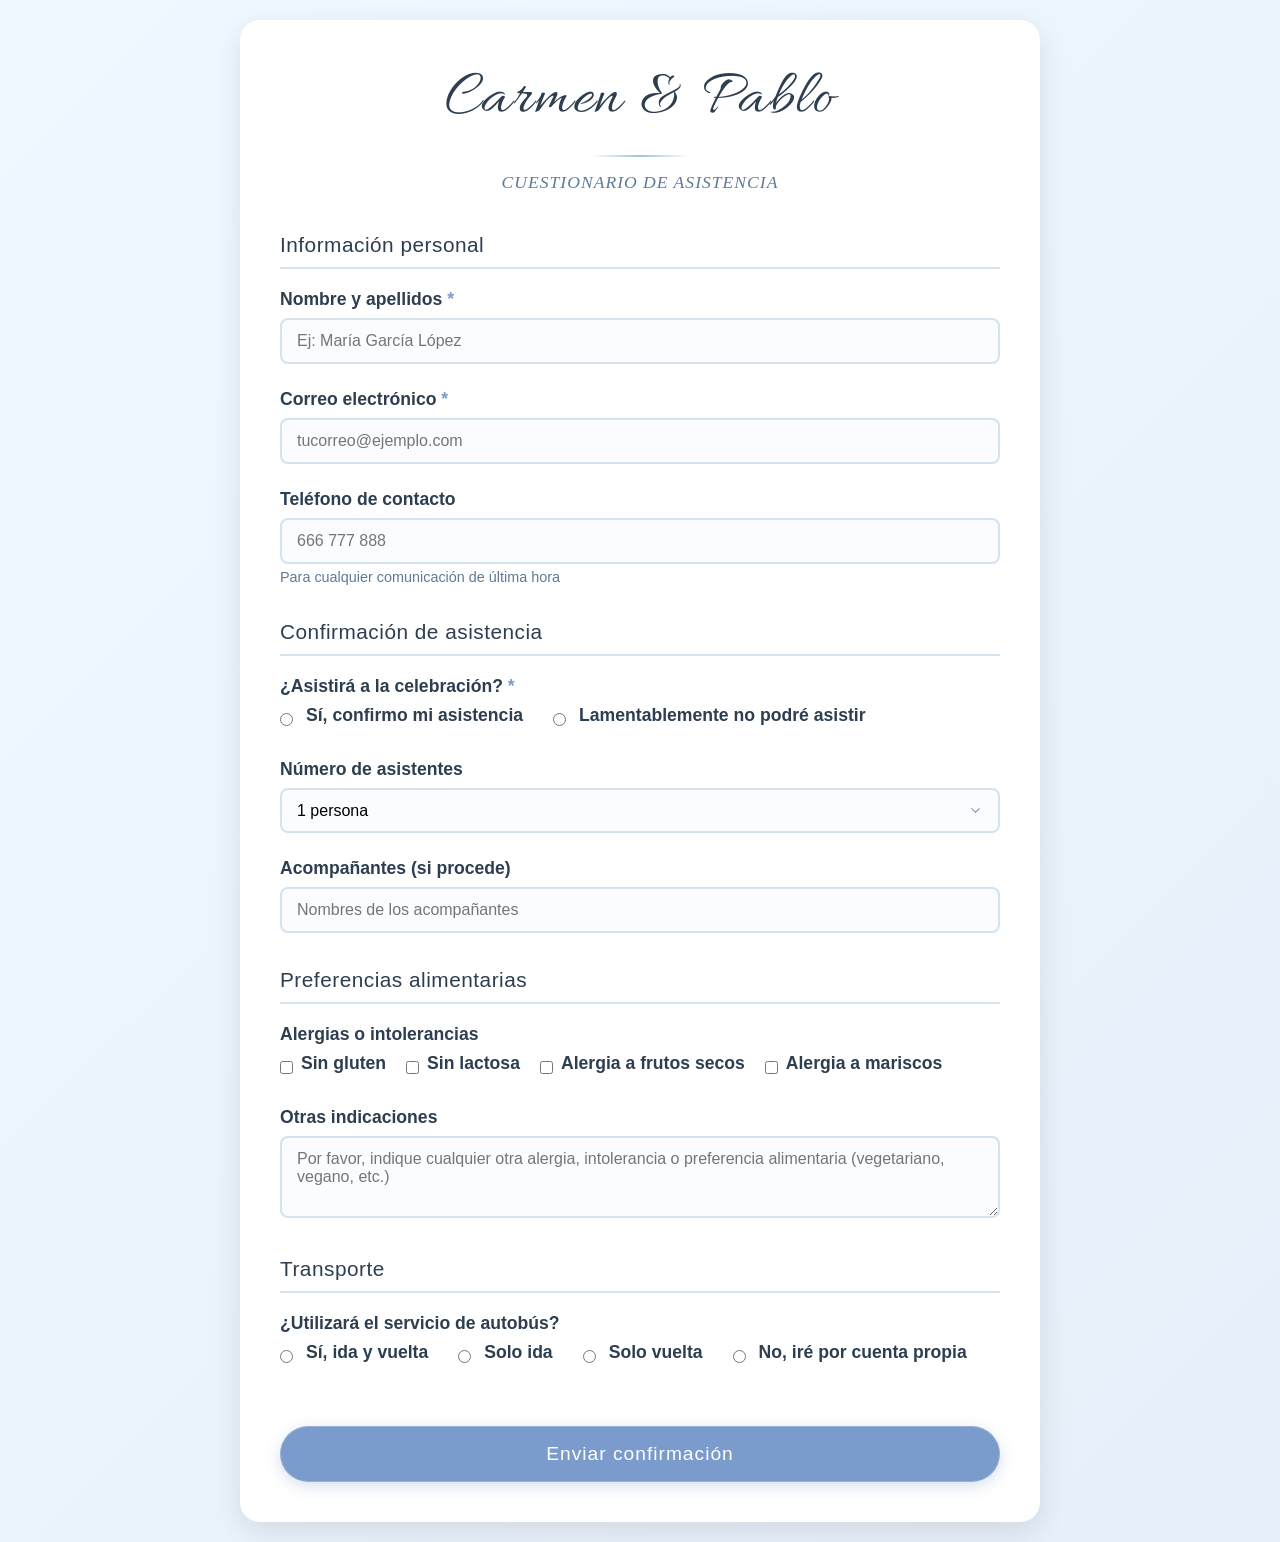
==== index.html @ cf6be1a9 "rename to index" ====
<!DOCTYPE html>
<html lang="es">
<head>
    <meta charset="UTF-8">
    <meta name="viewport" content="width=device-width, initial-scale=1.0">
    <title>Cuestionario Boda - Carmen & Pablo</title>
    <style>
        * {
            margin: 0;
            padding: 0;
            box-sizing: border-box;
            font-family: 'Segoe UI', Tahoma, Geneva, Verdana, sans-serif;
        }

        body {
            background: linear-gradient(135deg, #f0f8ff 0%, #e6f0fa 100%);
            min-height: 100vh;
            padding: 20px;
        }

        .container {
            max-width: 800px;
            margin: 0 auto;
            background: white;
            border-radius: 20px;
            box-shadow: 0 10px 30px rgba(0, 0, 0, 0.1);
            padding: 40px;
        }

        /* Logo */
        .logo {
            text-align: center;
            margin-bottom: 40px;
            position: relative;
        }

        .logo h1 {
            font-size: 4em;
            color: #2c3e50;
            font-family: 'Allura', cursive;
            font-weight: 400;
            letter-spacing: 2px;
            margin-bottom: 5px;
        }

        .logo span {
            font-size: 1.1em;
            color: #5d7a9a;
            display: block;
            margin-top: 5px;
            font-style: italic;
            font-family: 'Georgia', serif;
            letter-spacing: 1px;
        }

        .logo-decoration {
            width: 100px;
            height: 2px;
            background: linear-gradient(90deg, transparent, #a0c0e0, transparent);
            margin: 15px auto;
        }

        /* Formulario */
        .form-group {
            margin-bottom: 25px;
        }

        label {
            display: block;
            margin-bottom: 8px;
            color: #2c3e50;
            font-weight: 600;
            font-size: 1.1em;
        }

        input, select, textarea {
            width: 100%;
            padding: 12px 15px;
            border: 2px solid #d4e3f0;
            border-radius: 8px;
            font-size: 1em;
            transition: all 0.3s ease;
            background-color: #fafcff;
        }

        input:focus, select:focus, textarea:focus {
            outline: none;
            border-color: #7a9bcb;
            box-shadow: 0 0 0 3px rgba(122, 155, 203, 0.1);
        }

        .radio-group {
            display: flex;
            gap: 30px;
            align-items: center;
            flex-wrap: wrap;
        }

        .radio-option {
            display: flex;
            align-items: center;
            gap: 8px;
        }

        .radio-option input[type="radio"] {
            width: auto;
            margin-right: 5px;
            accent-color: #7a9bcb;
        }

        .checkbox-group {
            display: flex;
            gap: 20px;
            flex-wrap: wrap;
        }

        .checkbox-item {
            display: flex;
            align-items: center;
            gap: 8px;
        }

        .checkbox-item input[type="checkbox"] {
            width: auto;
            accent-color: #7a9bcb;
        }

        /* Secciones */
        .section-title {
            font-size: 1.3em;
            color: #2c3e50;
            margin: 35px 0 20px 0;
            padding-bottom: 10px;
            border-bottom: 2px solid #d4e3f0;
            font-weight: 500;
            letter-spacing: 0.5px;
        }

        .section-title:first-of-type {
            margin-top: 0;
        }

        /* Botón enviar */
        .submit-btn {
            background: #7a9bcb;
            color: white;
            border: none;
            padding: 16px 40px;
            font-size: 1.2em;
            border-radius: 50px;
            cursor: pointer;
            width: 100%;
            font-weight: 500;
            letter-spacing: 1px;
            transition: all 0.3s ease;
            margin-top: 30px;
            box-shadow: 0 4px 15px rgba(122, 155, 203, 0.3);
            border: 1px solid rgba(255, 255, 255, 0.2);
        }

        .submit-btn:hover {
            background: #6384b4;
            transform: translateY(-2px);
            box-shadow: 0 6px 20px rgba(122, 155, 203, 0.4);
        }

        /* Mensaje de confirmación */
        .success-message {
            background: #2c3e50;
            color: white;
            padding: 15px;
            border-radius: 10px;
            text-align: center;
            margin-top: 20px;
            display: none;
            font-weight: 500;
        }

        /* Estilos para campos obligatorios */
        .required::after {
            content: " *";
            color: #7a9bcb;
        }

        /* Responsive */
        @media (max-width: 600px) {
            .container {
                padding: 25px;
            }
            
            .logo h1 {
                font-size: 3em;
            }
            
            .radio-group {
                gap: 15px;
            }
        }

        /* Estilos adicionales */
        .subtle-text {
            color: #5d7a9a;
            font-size: 0.9em;
            margin-top: 5px;
        }

        select {
            appearance: none;
            background-image: url("data:image/svg+xml;charset=UTF-8,%3csvg xmlns='http://www.w3.org/2000/svg' viewBox='0 0 24 24' fill='none' stroke='%237a9bcb' stroke-width='2' stroke-linecap='round' stroke-linejoin='round'%3e%3cpolyline points='6 9 12 15 18 9'%3e%3c/polyline%3e%3c/svg%3e");
            background-repeat: no-repeat;
            background-position: right 15px center;
            background-size: 15px;
        }
    </style>
    <link href="https://fonts.googleapis.com/css2?family=Allura&display=swap" rel="stylesheet">
</head>
<body>
    <div class="container">
        <!-- Logo -->
        <div class="logo">
            <h1>Carmen & Pablo</h1>
            <div class="logo-decoration"></div>
            <span>CUESTIONARIO DE ASISTENCIA</span>
        </div>

        <!-- Formulario -->
        <form id="weddingForm">
            <!-- Datos personales -->
            <div class="section-title">Información personal</div>
            
            <div class="form-group">
                <label for="nombre" class="required">Nombre y apellidos</label>
                <input type="text" id="nombre" name="nombre" required placeholder="Ej: María García López">
            </div>

            <div class="form-group">
                <label for="email" class="required">Correo electrónico</label>
                <input type="email" id="email" name="email" required placeholder="tucorreo@ejemplo.com">
            </div>

            <div class="form-group">
                <label for="telefono">Teléfono de contacto</label>
                <input type="tel" id="telefono" name="telefono" placeholder="666 777 888">
                <div class="subtle-text">Para cualquier comunicación de última hora</div>
            </div>

            <!-- Confirmación asistencia -->
            <div class="section-title">Confirmación de asistencia</div>
            
            <div class="form-group">
                <label class="required">¿Asistirá a la celebración?</label>
                <div class="radio-group">
                    <div class="radio-option">
                        <input type="radio" id="asiste_si" name="asistencia" value="si" required>
                        <label for="asiste_si">Sí, confirmo mi asistencia</label>
                    </div>
                    <div class="radio-option">
                        <input type="radio" id="asiste_no" name="asistencia" value="no" required>
                        <label for="asiste_no">Lamentablemente no podré asistir</label>
                    </div>
                </div>
            </div>

            <div class="form-group">
                <label for="num_asistentes">Número de asistentes</label>
                <select name="num_asistentes" id="num_asistentes">
                    <option value="1">1 persona</option>
                    <option value="2">2 personas</option>
                    <option value="3">3 personas</option>
                    <option value="4">4 personas</option>
                    <option value="5">5 personas</option>
                </select>
            </div>

            <div class="form-group">
                <label>Acompañantes (si procede)</label>
                <input type="text" id="acompanantes" name="acompanantes" placeholder="Nombres de los acompañantes">
            </div>

            <!-- Alergias e intolerancias -->
            <div class="section-title">Preferencias alimentarias</div>
            
            <div class="form-group">
                <label>Alergias o intolerancias</label>
                <div class="checkbox-group">
                    <div class="checkbox-item">
                        <input type="checkbox" id="sin_gluten" name="alergias" value="Sin gluten">
                        <label for="sin_gluten">Sin gluten</label>
                    </div>
                    <div class="checkbox-item">
                        <input type="checkbox" id="sin_lactosa" name="alergias" value="Sin lactosa">
                        <label for="sin_lactosa">Sin lactosa</label>
                    </div>
                    <div class="checkbox-item">
                        <input type="checkbox" id="frutos_secos" name="alergias" value="Alergia frutos secos">
                        <label for="frutos_secos">Alergia a frutos secos</label>
                    </div>
                    <div class="checkbox-item">
                        <input type="checkbox" id="mariscos" name="alergias" value="Alergia mariscos">
                        <label for="mariscos">Alergia a mariscos</label>
                    </div>
                </div>
            </div>

            <div class="form-group">
                <label for="otras_alergias">Otras indicaciones</label>
                <textarea id="otras_alergias" name="otras_alergias" rows="3" placeholder="Por favor, indique cualquier otra alergia, intolerancia o preferencia alimentaria (vegetariano, vegano, etc.)"></textarea>
            </div>

            <!-- Transporte -->
            <div class="section-title">Transporte</div>
            
            <div class="form-group">
                <label>¿Utilizará el servicio de autobús?</label>
                <div class="radio-group">
                    <div class="radio-option">
                        <input type="radio" id="bus_si" name="bus" value="si">
                        <label for="bus_si">Sí, ida y vuelta</label>
                    </div>
                    <div class="radio-option">
                        <input type="radio" id="bus_solo_ida" name="bus" value="solo_ida">
                        <label for="bus_solo_ida">Solo ida</label>
                    </div>
                    <div class="radio-option">
                        <input type="radio" id="bus_solo_vuelta" name="bus" value="solo_vuelta">
                        <label for="bus_solo_vuelta">Solo vuelta</label>
                    </div>
                    <div class="radio-option">
                        <input type="radio" id="bus_no" name="bus" value="no">
                        <label for="bus_no">No, iré por cuenta propia</label>
                    </div>
                </div>
            </div>

            <!-- Menú de alergias adicional (solo visible si hay acompañantes) -->
            <div class="section-title" id="alergiasAcompanantesTitle" style="display: none;">Alergias de acompañantes</div>
            <div id="alergiasAcompanantesContainer"></div>

            <!-- Botón enviar -->
            <button type="submit" class="submit-btn">Enviar confirmación</button>
            
            <div class="success-message" id="successMessage">
                Gracias por confirmar su asistencia.
            </div>
        </form>
    </div>

    <script>
        // Validación personalizada
        const form = document.getElementById('weddingForm');
        form.addEventListener('submit', function(event) {
            const nombre = document.getElementById('nombre').value;
            const email = document.getElementById('email').value;
            const asistencia = document.querySelector('input[name="asistencia"]:checked');
            
            if (!nombre || !email || !asistencia) {
                event.preventDefault();
                alert('Por favor, complete los campos obligatorios: nombre, email y asistencia.');
            }
        });

        // Script para Google Sheets (comentado - listo para usar)
        const scriptURL = 'https://script.google.com/macros/s/AKfycbwNWzEyX_QbhAnSZr1SGlASsAQmuhL13fFVFY32fEIMI2QeG2-EsAfAupEPWALHOGyh/exec';
        
        document.getElementById('weddingForm').addEventListener('submit', function(e) {
            e.preventDefault();
            
            // Recoger todos los datos del formulario
            const formData = new FormData(this);
            const data = {};

            data.nombre = document.getElementById('nombre').value;
            data.email = document.getElementById('email').value;
            data.telefono = document.getElementById('telefono').value;
            data.asistencia = document.querySelector('input[name="asistencia"]:checked');
            data.num_asistentes = document.getElementById('num_asistentes').value;
            data.acompanantes = document.getElementById('acompanantes').value;

            
            // Procesar checkboxes (alergias)
            const alergias = [];
            document.querySelectorAll('input[name="alergias"]:checked').forEach(checkbox => {
                alergias.push(checkbox.value);
            });
            
            // Construir objeto con todos los datos
            for (let [key, value] of formData.entries()) {
                if (key !== 'alergias') {
                    data[key] = value;
                }
            }
            
            // Añadir alergias como string
            data.alergias = alergias.join(', ');

            data.otras_alergias = document.getElementById('otras_alergias').value;
            data.bus = document.querySelector('input[name="bus"]:checked').value;

            console.log("data: " + JSON.stringify(data));
            
            // Mostrar mensaje de carga
            const submitBtn = document.querySelector('.submit-btn');
            const originalText = submitBtn.textContent;
            submitBtn.textContent = 'Enviando...';
            submitBtn.disabled = true;
            
            // Enviar a Google Sheets
            fetch(scriptURL, {
                method: 'POST',
                mode: 'no-cors',
                headers: {
                    'Content-Type': 'application/json',
                },
                body: JSON.stringify(data)
            })
            .then(() => {
                // Con no-cors no podemos leer la respuesta, asumimos éxito
                document.getElementById('successMessage').style.display = 'block';
                submitBtn.textContent = originalText;
                submitBtn.disabled = false;
                
                // Ocultar mensaje después de 5 segundos
                setTimeout(() => {
                    document.getElementById('successMessage').style.display = 'none';
                }, 5000);
            })
            .catch(error => {
                alert('Error al enviar. Por favor, inténtelo de nuevo.');
                console.error('Error:', error);
                submitBtn.textContent = originalText;
                submitBtn.disabled = false;
            });
        });
    </script>
</body>
</html>
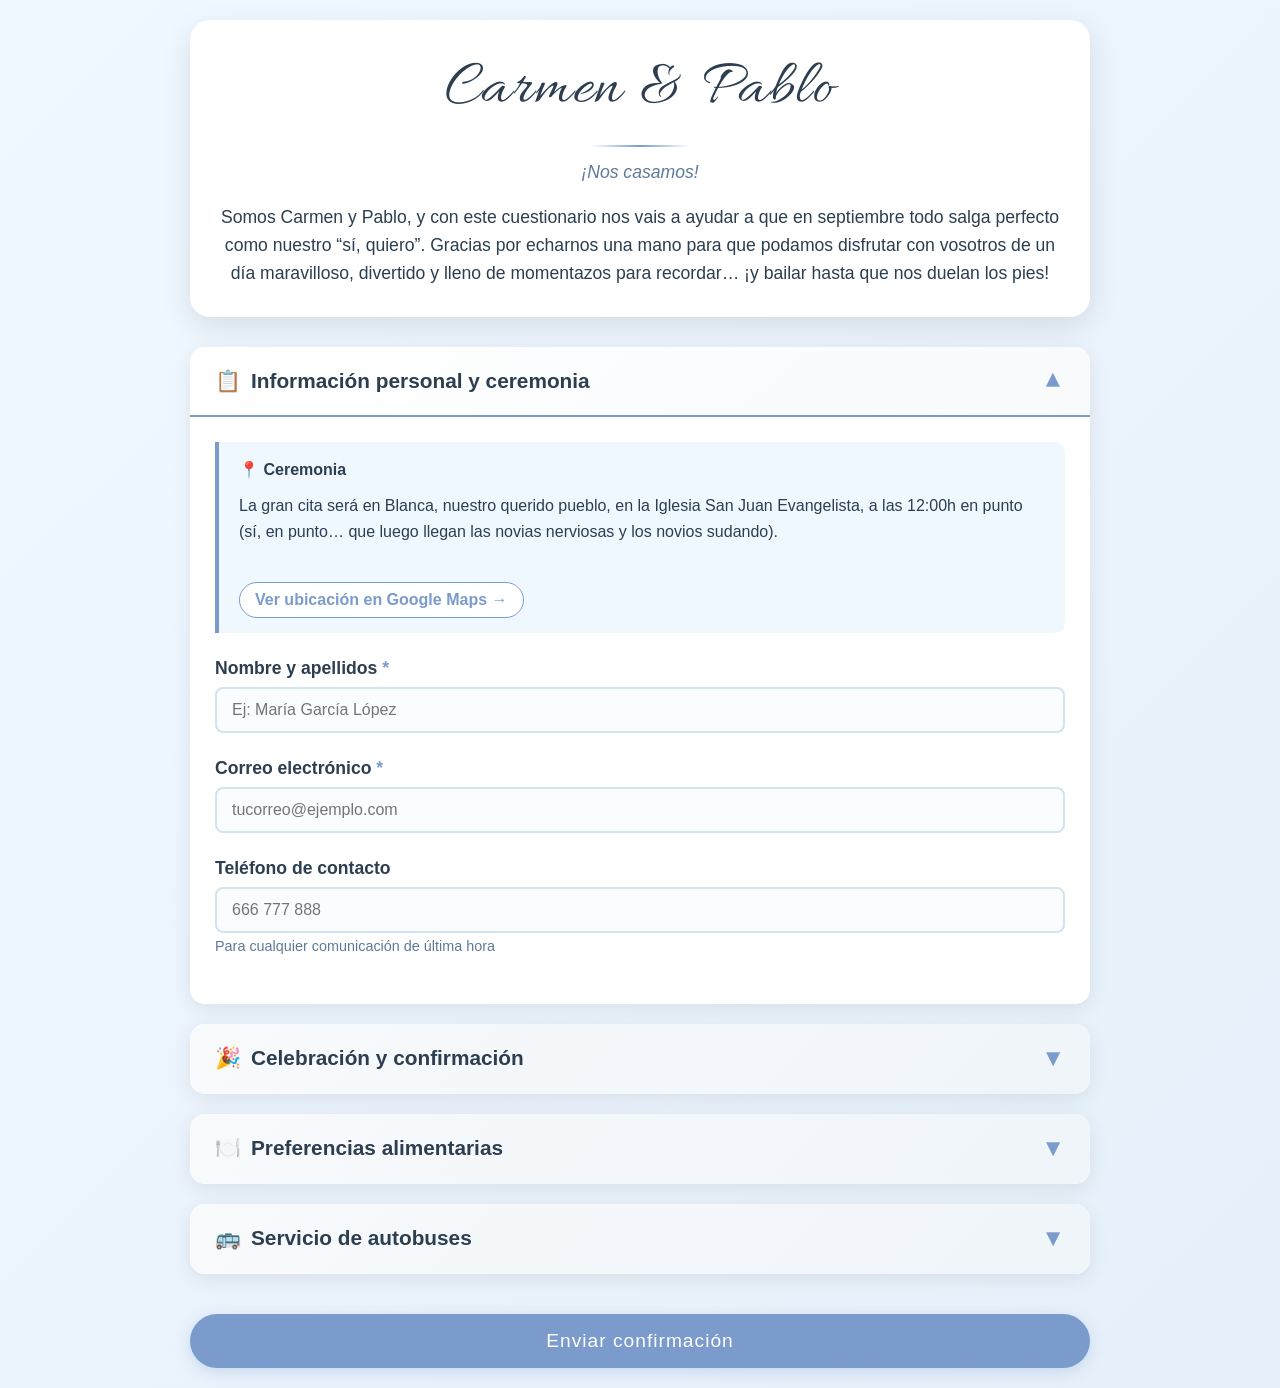
==== commit 6c4e62cc: "v2 with cards" ====
--- a/index.html
+++ b/index.html
@@ -4,337 +4,220 @@
     <meta charset="UTF-8">
     <meta name="viewport" content="width=device-width, initial-scale=1.0">
     <title>Cuestionario Boda - Carmen & Pablo</title>
-    <style>
-        * {
-            margin: 0;
-            padding: 0;
-            box-sizing: border-box;
-            font-family: 'Segoe UI', Tahoma, Geneva, Verdana, sans-serif;
-        }
-
-        body {
-            background: linear-gradient(135deg, #f0f8ff 0%, #e6f0fa 100%);
-            min-height: 100vh;
-            padding: 20px;
-        }
-
-        .container {
-            max-width: 800px;
-            margin: 0 auto;
-            background: white;
-            border-radius: 20px;
-            box-shadow: 0 10px 30px rgba(0, 0, 0, 0.1);
-            padding: 40px;
-        }
-
-        /* Logo */
-        .logo {
-            text-align: center;
-            margin-bottom: 40px;
-            position: relative;
-        }
-
-        .logo h1 {
-            font-size: 4em;
-            color: #2c3e50;
-            font-family: 'Allura', cursive;
-            font-weight: 400;
-            letter-spacing: 2px;
-            margin-bottom: 5px;
-        }
-
-        .logo span {
-            font-size: 1.1em;
-            color: #5d7a9a;
-            display: block;
-            margin-top: 5px;
-            font-style: italic;
-            font-family: 'Georgia', serif;
-            letter-spacing: 1px;
-        }
-
-        .logo-decoration {
-            width: 100px;
-            height: 2px;
-            background: linear-gradient(90deg, transparent, #a0c0e0, transparent);
-            margin: 15px auto;
-        }
-
-        /* Formulario */
-        .form-group {
-            margin-bottom: 25px;
-        }
-
-        label {
-            display: block;
-            margin-bottom: 8px;
-            color: #2c3e50;
-            font-weight: 600;
-            font-size: 1.1em;
-        }
-
-        input, select, textarea {
-            width: 100%;
-            padding: 12px 15px;
-            border: 2px solid #d4e3f0;
-            border-radius: 8px;
-            font-size: 1em;
-            transition: all 0.3s ease;
-            background-color: #fafcff;
-        }
-
-        input:focus, select:focus, textarea:focus {
-            outline: none;
-            border-color: #7a9bcb;
-            box-shadow: 0 0 0 3px rgba(122, 155, 203, 0.1);
-        }
-
-        .radio-group {
-            display: flex;
-            gap: 30px;
-            align-items: center;
-            flex-wrap: wrap;
-        }
-
-        .radio-option {
-            display: flex;
-            align-items: center;
-            gap: 8px;
-        }
-
-        .radio-option input[type="radio"] {
-            width: auto;
-            margin-right: 5px;
-            accent-color: #7a9bcb;
-        }
-
-        .checkbox-group {
-            display: flex;
-            gap: 20px;
-            flex-wrap: wrap;
-        }
-
-        .checkbox-item {
-            display: flex;
-            align-items: center;
-            gap: 8px;
-        }
-
-        .checkbox-item input[type="checkbox"] {
-            width: auto;
-            accent-color: #7a9bcb;
-        }
-
-        /* Secciones */
-        .section-title {
-            font-size: 1.3em;
-            color: #2c3e50;
-            margin: 35px 0 20px 0;
-            padding-bottom: 10px;
-            border-bottom: 2px solid #d4e3f0;
-            font-weight: 500;
-            letter-spacing: 0.5px;
-        }
-
-        .section-title:first-of-type {
-            margin-top: 0;
-        }
-
-        /* Botón enviar */
-        .submit-btn {
-            background: #7a9bcb;
-            color: white;
-            border: none;
-            padding: 16px 40px;
-            font-size: 1.2em;
-            border-radius: 50px;
-            cursor: pointer;
-            width: 100%;
-            font-weight: 500;
-            letter-spacing: 1px;
-            transition: all 0.3s ease;
-            margin-top: 30px;
-            box-shadow: 0 4px 15px rgba(122, 155, 203, 0.3);
-            border: 1px solid rgba(255, 255, 255, 0.2);
-        }
-
-        .submit-btn:hover {
-            background: #6384b4;
-            transform: translateY(-2px);
-            box-shadow: 0 6px 20px rgba(122, 155, 203, 0.4);
-        }
-
-        /* Mensaje de confirmación */
-        .success-message {
-            background: #2c3e50;
-            color: white;
-            padding: 15px;
-            border-radius: 10px;
-            text-align: center;
-            margin-top: 20px;
-            display: none;
-            font-weight: 500;
-        }
-
-        /* Estilos para campos obligatorios */
-        .required::after {
-            content: " *";
-            color: #7a9bcb;
-        }
-
-        /* Responsive */
-        @media (max-width: 600px) {
-            .container {
-                padding: 25px;
-            }
-            
-            .logo h1 {
-                font-size: 3em;
-            }
-            
-            .radio-group {
-                gap: 15px;
-            }
-        }
-
-        /* Estilos adicionales */
-        .subtle-text {
-            color: #5d7a9a;
-            font-size: 0.9em;
-            margin-top: 5px;
-        }
-
-        select {
-            appearance: none;
-            background-image: url("data:image/svg+xml;charset=UTF-8,%3csvg xmlns='http://www.w3.org/2000/svg' viewBox='0 0 24 24' fill='none' stroke='%237a9bcb' stroke-width='2' stroke-linecap='round' stroke-linejoin='round'%3e%3cpolyline points='6 9 12 15 18 9'%3e%3c/polyline%3e%3c/svg%3e");
-            background-repeat: no-repeat;
-            background-position: right 15px center;
-            background-size: 15px;
-        }
-    </style>
+    <link rel="stylesheet" href="index.css">
     <link href="https://fonts.googleapis.com/css2?family=Allura&display=swap" rel="stylesheet">
 </head>
 <body>
     <div class="container">
-        <!-- Logo -->
+        <!-- Logo y introducción -->
         <div class="logo">
             <h1>Carmen & Pablo</h1>
             <div class="logo-decoration"></div>
-            <span>CUESTIONARIO DE ASISTENCIA</span>
+            <span>¡Nos casamos!</span>
+            <div class="intro-text">
+                Somos Carmen y Pablo, y con este cuestionario nos vais a ayudar a que en septiembre todo
+                salga perfecto como nuestro “sí, quiero”. Gracias por echarnos una mano para que podamos
+                disfrutar con vosotros de un día maravilloso, divertido y lleno de momentazos para recordar…
+                ¡y bailar hasta que nos duelan los pies!
+            </div>
         </div>
 
-        <!-- Formulario -->
+        <!-- Formulario principal - MANTENEMOS EL ID ORIGINAL -->
         <form id="weddingForm">
-            <!-- Datos personales -->
-            <div class="section-title">Información personal</div>
-            
-            <div class="form-group">
-                <label for="nombre" class="required">Nombre y apellidos</label>
-                <input type="text" id="nombre" name="nombre" required placeholder="Ej: María García López">
-            </div>
-
-            <div class="form-group">
-                <label for="email" class="required">Correo electrónico</label>
-                <input type="email" id="email" name="email" required placeholder="tucorreo@ejemplo.com">
-            </div>
-
-            <div class="form-group">
-                <label for="telefono">Teléfono de contacto</label>
-                <input type="tel" id="telefono" name="telefono" placeholder="666 777 888">
-                <div class="subtle-text">Para cualquier comunicación de última hora</div>
-            </div>
-
-            <!-- Confirmación asistencia -->
-            <div class="section-title">Confirmación de asistencia</div>
-            
-            <div class="form-group">
-                <label class="required">¿Asistirá a la celebración?</label>
-                <div class="radio-group">
-                    <div class="radio-option">
-                        <input type="radio" id="asiste_si" name="asistencia" value="si" required>
-                        <label for="asiste_si">Sí, confirmo mi asistencia</label>
+            <!-- CARD 1: Ceremonia + Información personal -->
+            <div class="card">
+                <div class="card-header">
+                    <h2>
+                        <span>📋</span>
+                        Información personal y ceremonia
+                    </h2>
+                    <span class="toggle-icon">▼</span>
+                </div>
+                <div class="card-content">
+                    <div class="card-inner">
+                        <!-- Info de la ceremonia -->
+                        <div class="info-box">
+                            <p><strong>📍 Ceremonia</strong></p>
+                            <p>La gran cita será en Blanca, nuestro querido pueblo, en la Iglesia San Juan Evangelista, a las
+                            12:00h en punto (sí, en punto… que luego llegan las novias nerviosas y los novios sudando).</p>
+                            <br>
+                            <a href="https://maps.google.com/maps/place//data=!4m2!3m1!1s0xd646fd2f205a43d:0xbd71f862aa184d30?entry=s&amp;sa=X&amp;ved=2ahUKEwjpv8SYi_eSAxVc_rsIHeBALJwQ4kB6BAgZEAA&amp;hl=es"
+                            target="_blank">Ver ubicación en Google Maps →</a>
+                        </div>
+
+                        <!-- Campos del formulario (manteniendo ids y names originales) -->
+                        <div class="form-group">
+                            <label for="nombre" class="required">Nombre y apellidos</label>
+                            <input type="text" id="nombre" name="nombre" required placeholder="Ej: María García López">
+                        </div>
+
+                        <div class="form-group">
+                            <label for="email" class="required">Correo electrónico</label>
+                            <input type="email" id="email" name="email" required placeholder="tucorreo@ejemplo.com">
+                        </div>
+
+                        <div class="form-group">
+                            <label for="telefono">Teléfono de contacto</label>
+                            <input type="tel" id="telefono" name="telefono" placeholder="666 777 888">
+                            <div style="color: #5d7a9a; font-size: 0.9em; margin-top: 5px;">Para cualquier comunicación de última hora</div>
+                        </div>
                     </div>
-                    <div class="radio-option">
-                        <input type="radio" id="asiste_no" name="asistencia" value="no" required>
-                        <label for="asiste_no">Lamentablemente no podré asistir</label>
+                </div>
+            </div>
+
+            <!-- CARD 2: Celebración + Confirmación asistencia -->
+            <div class="card">
+                <div class="card-header">
+                    <h2>
+                        <span>🎉</span>
+                        Celebración y confirmación
+                    </h2>
+                    <span class="toggle-icon">▼</span>
+                </div>
+                <div class="card-content">
+                    <div class="card-inner">
+                        <!-- Info de la celebración -->
+                        <div class="info-box">
+                            <p><strong>🎊 Celebración</strong></p>
+                            <p>Para seguir celebrando como se merece, nos vemos sobre las 14:30 en el restaurante Magna de La Quinta</p>
+                            <br>
+                            <a href="https://maps.google.com/maps/place//data=!4m2!3m1!1s0xd638705163ec745:0x80b5789641970a1e?entry=s&amp;sa=X&amp;ved=2ahUKEwju5dGwi_eSAxUG8LsIHWEIHS4Q4kB6BAgaEAA&amp;hl=es"
+                            target="_blank">Ver ubicación en Google Maps →</a>
+                        </div>
+
+                        <!-- Campos de confirmación (manteniendo ids y names originales) -->
+                        <div class="form-group">
+                            <label class="required">¿Asistirá a la celebración?</label>
+                            <div class="radio-group">
+                                <div class="radio-option">
+                                    <input type="radio" id="asiste_si" name="asistencia" value="si" required>
+                                    <label for="asiste_si">Sí, confirmo mi asistencia</label>
+                                </div>
+                                <div class="radio-option">
+                                    <input type="radio" id="asiste_no" name="asistencia" value="no" required>
+                                    <label for="asiste_no">Lamentablemente no podré asistir</label>
+                                </div>
+                            </div>
+                        </div>
+
+                        <div class="form-group">
+                            <label for="num_asistentes">Número de asistentes</label>
+                            <select name="num_asistentes" id="num_asistentes">
+                                <option value="1">1 persona</option>
+                                <option value="2">2 personas</option>
+                                <option value="3">3 personas</option>
+                                <option value="4">4 personas</option>
+                                <option value="5">5 personas</option>
+                            </select>
+                        </div>
+
+                        <div class="form-group">
+                            <label for="acompanantes">Acompañantes (si procede)</label>
+                            <input type="text" id="acompanantes" name="acompanantes" placeholder="Nombres de los acompañantes">
+                        </div>
                     </div>
                 </div>
             </div>
 
-            <div class="form-group">
-                <label for="num_asistentes">Número de asistentes</label>
-                <select name="num_asistentes" id="num_asistentes">
-                    <option value="1">1 persona</option>
-                    <option value="2">2 personas</option>
-                    <option value="3">3 personas</option>
-                    <option value="4">4 personas</option>
-                    <option value="5">5 personas</option>
-                </select>
-            </div>
-
-            <div class="form-group">
-                <label>Acompañantes (si procede)</label>
-                <input type="text" id="acompanantes" name="acompanantes" placeholder="Nombres de los acompañantes">
-            </div>
-
-            <!-- Alergias e intolerancias -->
-            <div class="section-title">Preferencias alimentarias</div>
-            
-            <div class="form-group">
-                <label>Alergias o intolerancias</label>
-                <div class="checkbox-group">
-                    <div class="checkbox-item">
-                        <input type="checkbox" id="sin_gluten" name="alergias" value="Sin gluten">
-                        <label for="sin_gluten">Sin gluten</label>
+            <!-- CARD 3: Menús especiales + Alergias -->
+            <div class="card">
+                <div class="card-header">
+                    <h2>
+                        <span>🍽️</span>
+                        Preferencias alimentarias
+                    </h2>
+                    <span class="toggle-icon">▼</span>
+                </div>
+                <div class="card-content">
+                    <div class="card-inner">
+                        <!-- Info sobre menús -->
+                        <div class="info-box">
+                            <p><strong>🥗 Menú especial</strong></p>
+                            <p>Si tienes alguna intolerancia alimentaria, este es el momento de confesarla sin miedo ni
+                            vergüenza. Cuéntanos qué alimentos debemos mantener lejos de tu plato para que la única
+                            explosión del evento sea de sabor… y no de emergencia.</p>
+                        </div>
+
+                        <!-- Campos de alergias (manteniendo ids y names originales) -->
+                        <div class="form-group">
+                            <label>Alergias o intolerancias</label>
+                            <div class="checkbox-group">
+                                <div class="checkbox-item">
+                                    <input type="checkbox" id="sin_gluten" name="alergias" value="Sin gluten">
+                                    <label for="sin_gluten">Sin gluten</label>
+                                </div>
+                                <div class="checkbox-item">
+                                    <input type="checkbox" id="sin_lactosa" name="alergias" value="Sin lactosa">
+                                    <label for="sin_lactosa">Sin lactosa</label>
+                                </div>
+                                <div class="checkbox-item">
+                                    <input type="checkbox" id="frutos_secos" name="alergias" value="Alergia frutos secos">
+                                    <label for="frutos_secos">Alergia a frutos secos</label>
+                                </div>
+                                <div class="checkbox-item">
+                                    <input type="checkbox" id="mariscos" name="alergias" value="Alergia mariscos">
+                                    <label for="mariscos">Alergia a mariscos</label>
+                                </div>
+                            </div>
+                        </div>
+
+                        <div class="form-group">
+                            <label for="otras_alergias">Otras indicaciones</label>
+                            <textarea id="otras_alergias" name="otras_alergias" rows="3" placeholder="Por favor, indique cualquier otra alergia, intolerancia o preferencia alimentaria (vegetariano, vegano, etc.)"></textarea>
+                        </div>
                     </div>
-                    <div class="checkbox-item">
-                        <input type="checkbox" id="sin_lactosa" name="alergias" value="Sin lactosa">
-                        <label for="sin_lactosa">Sin lactosa</label>
+                </div>
+            </div>
+
+            <!-- CARD 4: Servicio de autobuses -->
+            <div class="card">
+                <div class="card-header">
+                    <h2>
+                        <span>🚌</span>
+                        Servicio de autobuses
+                    </h2>
+                    <span class="toggle-icon">▼</span>
+                </div>
+                <div class="card-content">
+                    <div class="card-inner">
+                        <!-- Info sobre el autobús -->
+                        <div class="info-box">
+                            <p><strong>🚍 Transporte</strong></p>
+                            <p>Queremos que solamente os preocupéis de disfrutar y pasar un día que recordéis siempre, así
+                            que para que nadie tenga que pensar en el coche ni en “¿quién conduce?”, tendréis servicio de
+                            autobuses en distintos momentos del día. Vosotros ponéis las ganas… ¡nosotros ponemos las
+                            ruedas
+                            La salida desde La Farola tendrá lugar a las 14:00</p>
+                            <br>
+                            <a href="https://share.google/sEwCuu2mouiXkGmIl"
+                            target="_blank">Ver ubicación en Google Maps →</a>
+                        </div>
+
+                        <!-- Campos del autobús (manteniendo ids y names originales) -->
+                        <div class="form-group">
+                            <label>¿Utilizará el servicio de autobús?</label>
+                            <div class="radio-group">
+                                <div class="radio-option">
+                                    <input type="radio" id="bus_si" name="bus" value="si">
+                                    <label for="bus_si">Sí, ida y vuelta</label>
+                                </div>
+                                <div class="radio-option">
+                                    <input type="radio" id="bus_solo_ida" name="bus" value="solo_ida">
+                                    <label for="bus_solo_ida">Solo ida</label>
+                                </div>
+                                <div class="radio-option">
+                                    <input type="radio" id="bus_solo_vuelta" name="bus" value="solo_vuelta">
+                                    <label for="bus_solo_vuelta">Solo vuelta</label>
+                                </div>
+                                <div class="radio-option">
+                                    <input type="radio" id="bus_no" name="bus" value="no">
+                                    <label for="bus_no">No, iré por cuenta propia</label>
+                                </div>
+                            </div>
+                        </div>
                     </div>
-                    <div class="checkbox-item">
-                        <input type="checkbox" id="frutos_secos" name="alergias" value="Alergia frutos secos">
-                        <label for="frutos_secos">Alergia a frutos secos</label>
-                    </div>
-                    <div class="checkbox-item">
-                        <input type="checkbox" id="mariscos" name="alergias" value="Alergia mariscos">
-                        <label for="mariscos">Alergia a mariscos</label>
-                    </div>
-                </div>
-            </div>
-
-            <div class="form-group">
-                <label for="otras_alergias">Otras indicaciones</label>
-                <textarea id="otras_alergias" name="otras_alergias" rows="3" placeholder="Por favor, indique cualquier otra alergia, intolerancia o preferencia alimentaria (vegetariano, vegano, etc.)"></textarea>
-            </div>
-
-            <!-- Transporte -->
-            <div class="section-title">Transporte</div>
-            
-            <div class="form-group">
-                <label>¿Utilizará el servicio de autobús?</label>
-                <div class="radio-group">
-                    <div class="radio-option">
-                        <input type="radio" id="bus_si" name="bus" value="si">
-                        <label for="bus_si">Sí, ida y vuelta</label>
-                    </div>
-                    <div class="radio-option">
-                        <input type="radio" id="bus_solo_ida" name="bus" value="solo_ida">
-                        <label for="bus_solo_ida">Solo ida</label>
-                    </div>
-                    <div class="radio-option">
-                        <input type="radio" id="bus_solo_vuelta" name="bus" value="solo_vuelta">
-                        <label for="bus_solo_vuelta">Solo vuelta</label>
-                    </div>
-                    <div class="radio-option">
-                        <input type="radio" id="bus_no" name="bus" value="no">
-                        <label for="bus_no">No, iré por cuenta propia</label>
-                    </div>
-                </div>
-            </div>
-
-            <!-- Menú de alergias adicional (solo visible si hay acompañantes) -->
-            <div class="section-title" id="alergiasAcompanantesTitle" style="display: none;">Alergias de acompañantes</div>
-            <div id="alergiasAcompanantesContainer"></div>
+                </div>
+            </div>
 
             <!-- Botón enviar -->
             <button type="submit" class="submit-btn">Enviar confirmación</button>
@@ -346,6 +229,21 @@
     </div>
 
     <script>
+        // Funcionalidad de cards desplegables
+        document.querySelectorAll('.card-header').forEach(header => {
+            header.addEventListener('click', () => {
+                const card = header.parentElement;
+                card.classList.toggle('active');
+                
+                // Cerrar otras cards (opcional - descomentar si quieres que solo una esté abierta)
+                // document.querySelectorAll('.card').forEach(c => {
+                //     if (c !== card) c.classList.remove('active');
+                // });
+            });
+        });
+
+        // Abrir primera card por defecto
+        document.querySelector('.card').classList.add('active');
         // Validación personalizada
         const form = document.getElementById('weddingForm');
         form.addEventListener('submit', function(event) {
--- a/index.css
+++ b/index.css
@@ -0,0 +1,390 @@
+/* ========================================
+   RESET Y ESTILOS BASE
+   ======================================== */
+
+* {
+    margin: 0;
+    padding: 0;
+    box-sizing: border-box;
+    font-family: 'Segoe UI', Tahoma, Geneva, Verdana, sans-serif;
+}
+
+body {
+    background: linear-gradient(135deg, #f0f8ff 0%, #e6f0fa 100%);
+    min-height: 100vh;
+    padding: 20px;
+}
+
+.container {
+    max-width: 900px;
+    margin: 0 auto;
+}
+
+/* ========================================
+   LOGO Y ENCABEZADO
+   ======================================== */
+
+.logo {
+    text-align: center;
+    margin-bottom: 30px;
+    background: white;
+    padding: 30px;
+    border-radius: 20px;
+    box-shadow: 0 10px 30px rgba(0, 0, 0, 0.1);
+}
+
+.logo h1 {
+    font-size: 4em;
+    color: #2c3e50;
+    font-family: 'Allura', cursive;
+    font-weight: 400;
+    letter-spacing: 2px;
+    margin-bottom: 10px;
+}
+
+.logo-decoration {
+    width: 100px;
+    height: 2px;
+    background: linear-gradient(90deg, transparent, #7a9bcb, transparent);
+    margin: 15px auto;
+}
+
+.logo span {
+    font-size: 1.1em;
+    color: #5d7a9a;
+    display: block;
+    margin-top: 5px;
+    font-style: italic;
+}
+
+.intro-text {
+    color: #2c3e50;
+    margin-top: 20px;
+    line-height: 1.6;
+    font-size: 1.1em;
+}
+
+/* ========================================
+   CARDS PRINCIPALES
+   ======================================== */
+
+.card {
+    background: white;
+    border-radius: 15px;
+    margin-bottom: 20px;
+    box-shadow: 0 5px 20px rgba(0, 0, 0, 0.08);
+    overflow: hidden;
+    transition: all 0.3s ease;
+}
+
+.card:hover {
+    box-shadow: 0 8px 25px rgba(122, 155, 203, 0.2);
+}
+
+/* Cabeceras de las cards */
+.card-header {
+    background: linear-gradient(135deg, #f8fafc 0%, #f0f5fa 100%);
+    padding: 20px 25px;
+    cursor: pointer;
+    display: flex;
+    justify-content: space-between;
+    align-items: center;
+    border-bottom: 2px solid transparent;
+    transition: all 0.3s ease;
+}
+
+.card.active .card-header {
+    border-bottom-color: #7a9bcb;
+    background: linear-gradient(135deg, #ffffff 0%, #f8fafc 100%);
+}
+
+.card-header h2 {
+    color: #2c3e50;
+    font-size: 1.3em;
+    font-weight: 600;
+    display: flex;
+    align-items: center;
+    gap: 10px;
+}
+
+.card-header h2 i {
+    color: #7a9bcb;
+    font-size: 1.2em;
+}
+
+/* Icono de despliegue */
+.toggle-icon {
+    font-size: 1.5em;
+    color: #7a9bcb;
+    transition: transform 0.3s ease;
+}
+
+.card.active .toggle-icon {
+    transform: rotate(180deg);
+}
+
+/* Contenido de las cards (desplegable) */
+.card-content {
+    max-height: 0;
+    overflow: hidden;
+    transition: max-height 0.5s ease-out;
+    background: white;
+}
+
+.card.active .card-content {
+    max-height: 2000px;
+    transition: max-height 0.8s ease-in;
+}
+
+.card-inner {
+    padding: 25px;
+}
+
+/* ========================================
+   CAJAS DE INFORMACIÓN
+   ======================================== */
+
+.info-box {
+    background: #f0f8ff;
+    border-left: 4px solid #7a9bcb;
+    padding: 15px 20px;
+    margin-bottom: 25px;
+    border-radius: 0 10px 10px 0;
+}
+
+.info-box p {
+    color: #2c3e50;
+    line-height: 1.6;
+    margin-bottom: 10px;
+}
+
+.info-box a {
+    color: #7a9bcb;
+    text-decoration: none;
+    font-weight: 600;
+    display: inline-block;
+    padding: 8px 15px;
+    background: white;
+    border-radius: 25px;
+    margin-top: 10px;
+    border: 1px solid #7a9bcb;
+    transition: all 0.3s ease;
+}
+
+.info-box a:hover {
+    background: #7a9bcb;
+    color: white;
+}
+
+.location-detail {
+    display: flex;
+    align-items: center;
+    gap: 10px;
+    margin: 10px 0;
+    color: #5d7a9a;
+}
+
+.location-detail span:first-child {
+    font-size: 1.2em;
+    color: #7a9bcb;
+}
+
+/* ========================================
+   FORMULARIO
+   ======================================== */
+
+.form-group {
+    margin-bottom: 25px;
+}
+
+label {
+    display: block;
+    margin-bottom: 8px;
+    color: #2c3e50;
+    font-weight: 600;
+    font-size: 1.1em;
+}
+
+/* Campos obligatorios */
+.required::after {
+    content: " *";
+    color: #7a9bcb;
+}
+
+/* Inputs y selects */
+input, select, textarea {
+    width: 100%;
+    padding: 12px 15px;
+    border: 2px solid #d4e3f0;
+    border-radius: 8px;
+    font-size: 1em;
+    transition: all 0.3s ease;
+    background-color: #fafcff;
+}
+
+input:focus, select:focus, textarea:focus {
+    outline: none;
+    border-color: #7a9bcb;
+    box-shadow: 0 0 0 3px rgba(122, 155, 203, 0.1);
+}
+
+/* Texto sutil de ayuda */
+.subtle-text {
+    color: #5d7a9a;
+    font-size: 0.9em;
+    margin-top: 5px;
+}
+
+/* ========================================
+   RADIO BUTTONS Y CHECKBOXES
+   ======================================== */
+
+.radio-group {
+    display: flex;
+    gap: 30px;
+    align-items: center;
+    flex-wrap: wrap;
+}
+
+.radio-option {
+    display: flex;
+    align-items: center;
+    gap: 8px;
+}
+
+.radio-option input[type="radio"] {
+    width: auto;
+    margin-right: 5px;
+    accent-color: #7a9bcb;
+}
+
+.checkbox-group {
+    display: flex;
+    gap: 20px;
+    flex-wrap: wrap;
+}
+
+.checkbox-item {
+    display: flex;
+    align-items: center;
+    gap: 8px;
+}
+
+.checkbox-item input[type="checkbox"] {
+    width: auto;
+    accent-color: #7a9bcb;
+}
+
+/* ========================================
+   SELECT PERSONALIZADO
+   ======================================== */
+
+select {
+    appearance: none;
+    background-image: url("data:image/svg+xml;charset=UTF-8,%3csvg xmlns='http://www.w3.org/2000/svg' viewBox='0 0 24 24' fill='none' stroke='%237a9bcb' stroke-width='2' stroke-linecap='round' stroke-linejoin='round'%3e%3cpolyline points='6 9 12 15 18 9'%3e%3c/polyline%3e%3c/svg%3e");
+    background-repeat: no-repeat;
+    background-position: right 15px center;
+    background-size: 15px;
+}
+
+/* ========================================
+   BOTÓN ENVIAR
+   ======================================== */
+
+.submit-btn {
+    background: #7a9bcb;
+    color: white;
+    border: none;
+    padding: 16px 40px;
+    font-size: 1.2em;
+    border-radius: 50px;
+    cursor: pointer;
+    width: 100%;
+    font-weight: 500;
+    letter-spacing: 1px;
+    transition: all 0.3s ease;
+    margin-top: 20px;
+    box-shadow: 0 4px 15px rgba(122, 155, 203, 0.3);
+}
+
+.submit-btn:hover {
+    background: #6384b4;
+    transform: translateY(-2px);
+    box-shadow: 0 6px 20px rgba(122, 155, 203, 0.4);
+}
+
+/* ========================================
+   MENSAJE DE CONFIRMACIÓN
+   ======================================== */
+
+.success-message {
+    background: #2c3e50;
+    color: white;
+    padding: 15px;
+    border-radius: 10px;
+    text-align: center;
+    margin-top: 20px;
+    display: none;
+    font-weight: 500;
+}
+
+/* ========================================
+   MEDIA QUERIES (RESPONSIVE)
+   ======================================== */
+
+@media (max-width: 600px) {
+    .container {
+        padding: 10px;
+    }
+    
+    .logo h1 {
+        font-size: 3em;
+    }
+    
+    .radio-group {
+        flex-direction: column;
+        align-items: flex-start;
+        gap: 15px;
+    }
+    
+    .card-header h2 {
+        font-size: 1.1em;
+    }
+    
+    .info-box a {
+        display: block;
+        text-align: center;
+    }
+}
+
+/* ========================================
+   UTILIDADES
+   ======================================== */
+
+.text-center {
+    text-align: center;
+}
+
+.mt-2 {
+    margin-top: 10px;
+}
+
+.mt-3 {
+    margin-top: 15px;
+}
+
+.mt-4 {
+    margin-top: 20px;
+}
+
+.mb-2 {
+    margin-bottom: 10px;
+}
+
+.mb-3 {
+    margin-bottom: 15px;
+}
+
+.mb-4 {
+    margin-bottom: 20px;
+}
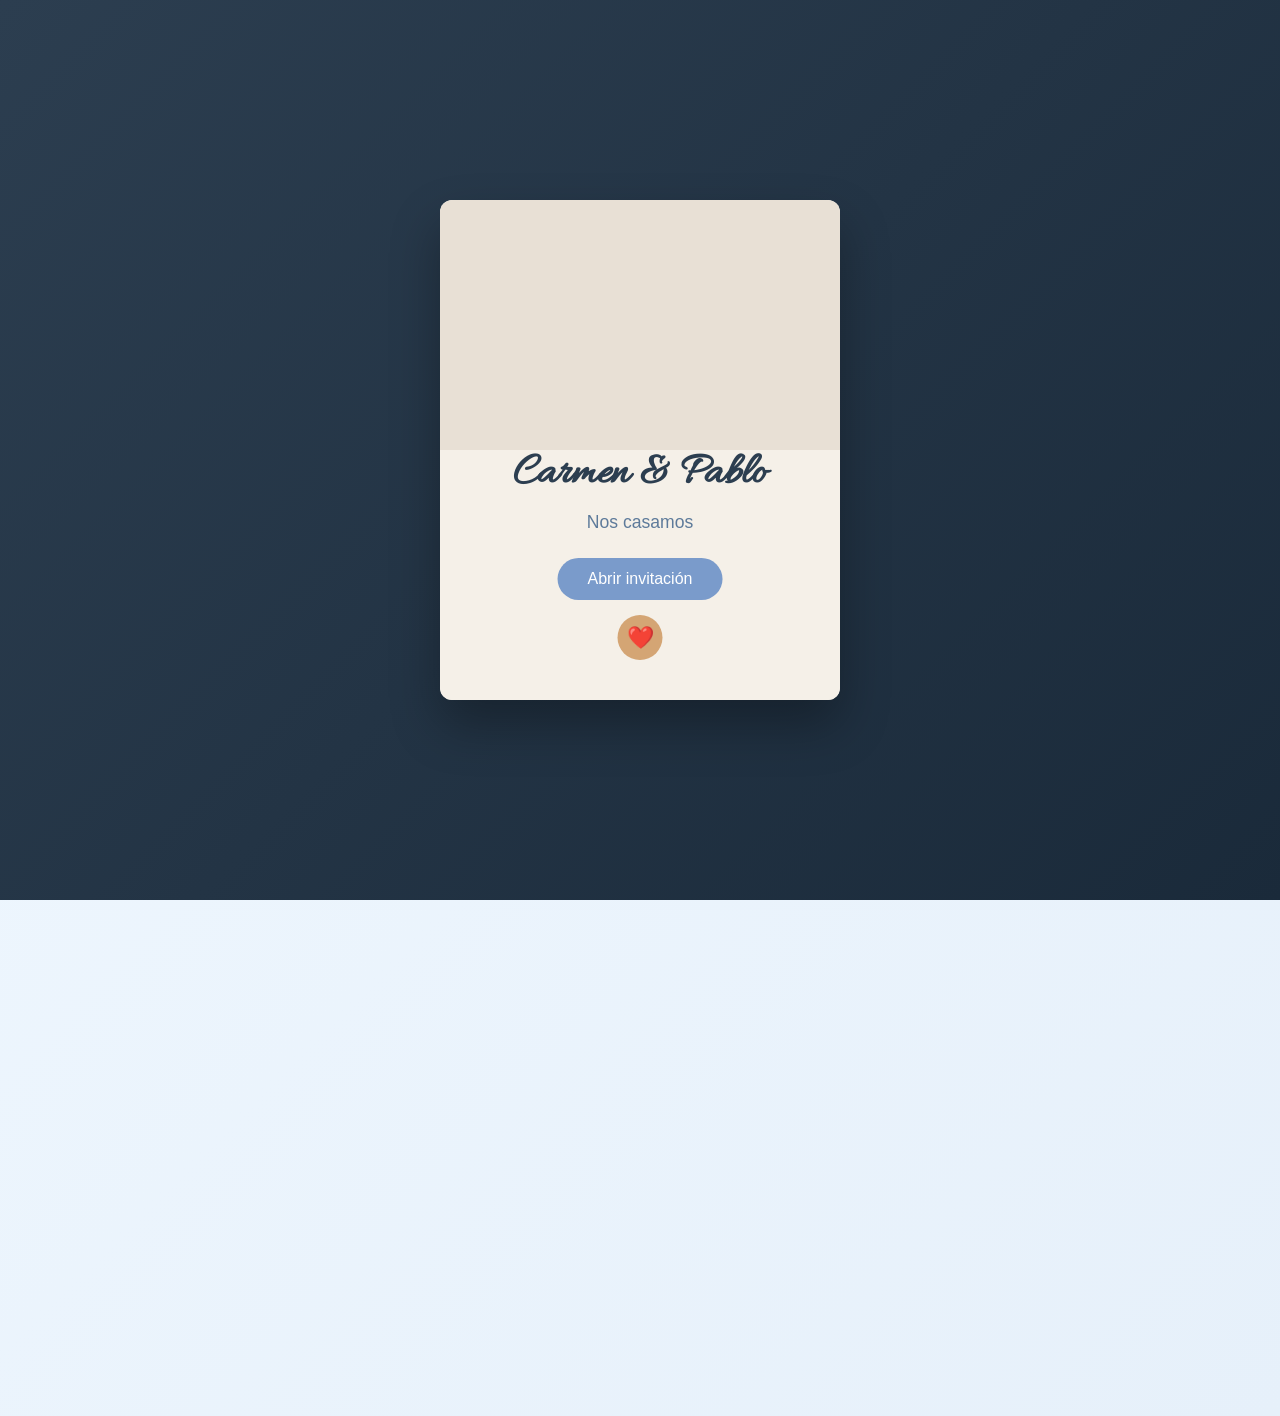
==== commit 3cf3164f: "Animacion inicial anadida" ====
--- a/index.html
+++ b/index.html
@@ -4,185 +4,225 @@
     <meta charset="UTF-8">
     <meta name="viewport" content="width=device-width, initial-scale=1.0">
     <title>Cuestionario Boda - Carmen & Pablo</title>
-    <link rel="stylesheet" href="index.css">
     <link href="https://fonts.googleapis.com/css2?family=Allura&display=swap" rel="stylesheet">
+    <link rel="stylesheet" href="css/style.css">
 </head>
 <body>
-    <div class="container">
-        <!-- Logo y introducción -->
-        <div class="logo">
-            <h1>Carmen & Pablo</h1>
-            <div class="logo-decoration"></div>
-            <span>¡Nos casamos!</span>
-            <div class="intro-text">
+    <!-- Pantalla de carga inicial -->
+    <div class="loading-screen" id="loadingScreen">
+        <div class="loader">
+            <div class="ring"></div>
+            <div class="ring"></div>
+            <div class="ring"></div>
+            <span>Cargando...</span>
+        </div>
+    </div>
+
+    <!-- Animación del sobre y papel volador -->
+    <div class="invitation-stage" id="invitationStage">
+        <!-- Sobre -->
+        <div class="envelope-wrapper" id="envelopeWrapper">
+            <div class="envelope">
+                <div class="envelope-flap"></div>
+                <div class="envelope-body">
+                    <div class="envelope-address">
+                        <h3>Carmen & Pablo</h3>
+                        <p>Nos casamos</p>
+                    </div>
+                    <div class="envelope-seal"></div>
+                </div>
+                <button class="open-btn" id="openBtn">Abrir invitación</button>
+            </div>
+        </div>
+
+        <!-- Papel que vuela (se anima desde el sobre al centro) -->
+        <div class="flying-paper" id="flyingPaper">
+            <div class="paper-inner">
+                <div class="paper-content">
+                    <h2>Carmen & Pablo</h2>
+                    <div class="paper-decoration"></div>
+                    <p class="paper-greeting">Queridos familiares y amigos,</p>
+                    <p>Nos llena de alegría invitaros a compartir el día más importante de nuestras vidas.</p>
+                    <div class="paper-details">
+                        <div class="paper-detail">📅 26 de septiembre de 2026</div>
+                        <div class="paper-detail">⛪ Ceremonia: 12:00h - Iglesia de San Juan Evangelista</div>
+                        <div class="paper-detail">🎉 Celebración: 14:30h - Magna de La Quinta</div>
+                    </div>
+                </div>
+            </div>
+        </div>
+    </div>
+
+    <!-- Contenido principal (cuestionario) - se revela cuando el papel se abre -->
+    <div class="main-content" id="mainContent">
+        <div class="container">
+            <!-- Logo y introducción -->
+            <div class="logo">
+                <h1>Carmen & Pablo</h1>
+                <div class="logo-decoration"></div>
+                <span>¡Nos casamos!</span>
+                <div class="intro-text">
                 Somos Carmen y Pablo, y con este cuestionario nos vais a ayudar a que en septiembre todo
                 salga perfecto como nuestro “sí, quiero”. Gracias por echarnos una mano para que podamos
                 disfrutar con vosotros de un día maravilloso, divertido y lleno de momentazos para recordar…
                 ¡y bailar hasta que nos duelan los pies!
+                </div>
             </div>
-        </div>
-
-        <!-- Formulario principal - MANTENEMOS EL ID ORIGINAL -->
-        <form id="weddingForm">
-            <!-- CARD 1: Ceremonia + Información personal -->
-            <div class="card">
-                <div class="card-header">
-                    <h2>
-                        <span>📋</span>
-                        Información personal y ceremonia
-                    </h2>
-                    <span class="toggle-icon">▼</span>
-                </div>
-                <div class="card-content">
-                    <div class="card-inner">
-                        <!-- Info de la ceremonia -->
-                        <div class="info-box">
-                            <p><strong>📍 Ceremonia</strong></p>
+
+            <!-- Formulario principal -->
+            <form id="weddingForm">
+                <!-- CARD 1: Ceremonia + Información personal -->
+                <div class="card">
+                    <div class="card-header">
+                        <h2>
+                            <span>📋</span>
+                            Información personal y ceremonia
+                        </h2>
+                        <span class="toggle-icon">▼</span>
+                    </div>
+                    <div class="card-content">
+                        <div class="card-inner">
+                            <div class="info-box">
+                                <p><strong>📍 Ceremonia</strong></p>
                             <p>La gran cita será en Blanca, nuestro querido pueblo, en la Iglesia San Juan Evangelista, a las
                             12:00h en punto (sí, en punto… que luego llegan las novias nerviosas y los novios sudando).</p>
                             <br>
                             <a href="https://maps.google.com/maps/place//data=!4m2!3m1!1s0xd646fd2f205a43d:0xbd71f862aa184d30?entry=s&amp;sa=X&amp;ved=2ahUKEwjpv8SYi_eSAxVc_rsIHeBALJwQ4kB6BAgZEAA&amp;hl=es"
                             target="_blank">Ver ubicación en Google Maps →</a>
-                        </div>
-
-                        <!-- Campos del formulario (manteniendo ids y names originales) -->
-                        <div class="form-group">
-                            <label for="nombre" class="required">Nombre y apellidos</label>
-                            <input type="text" id="nombre" name="nombre" required placeholder="Ej: María García López">
-                        </div>
-
-                        <div class="form-group">
-                            <label for="email" class="required">Correo electrónico</label>
-                            <input type="email" id="email" name="email" required placeholder="tucorreo@ejemplo.com">
-                        </div>
-
-                        <div class="form-group">
-                            <label for="telefono">Teléfono de contacto</label>
-                            <input type="tel" id="telefono" name="telefono" placeholder="666 777 888">
-                            <div style="color: #5d7a9a; font-size: 0.9em; margin-top: 5px;">Para cualquier comunicación de última hora</div>
-                        </div>
-                    </div>
-                </div>
-            </div>
-
-            <!-- CARD 2: Celebración + Confirmación asistencia -->
-            <div class="card">
-                <div class="card-header">
-                    <h2>
-                        <span>🎉</span>
-                        Celebración y confirmación
-                    </h2>
-                    <span class="toggle-icon">▼</span>
-                </div>
-                <div class="card-content">
-                    <div class="card-inner">
-                        <!-- Info de la celebración -->
-                        <div class="info-box">
-                            <p><strong>🎊 Celebración</strong></p>
+                            </div>
+
+                            <div class="form-group">
+                                <label for="nombre" class="required">Nombre y apellidos</label>
+                                <input type="text" id="nombre" name="nombre" required placeholder="Ej: María García López">
+                            </div>
+
+                            <div class="form-group">
+                                <label for="email" class="required">Correo electrónico</label>
+                                <input type="email" id="email" name="email" required placeholder="tucorreo@ejemplo.com">
+                            </div>
+
+                            <div class="form-group">
+                                <label for="telefono">Teléfono de contacto</label>
+                                <input type="tel" id="telefono" name="telefono" placeholder="666 777 888">
+                                <div class="subtle-text">Para cualquier comunicación de última hora</div>
+                            </div>
+                        </div>
+                    </div>
+                </div>
+
+                <!-- CARD 2: Celebración + Confirmación asistencia -->
+                <div class="card">
+                    <div class="card-header">
+                        <h2>
+                            <span>🎉</span>
+                            Celebración y confirmación
+                        </h2>
+                        <span class="toggle-icon">▼</span>
+                    </div>
+                    <div class="card-content">
+                        <div class="card-inner">
+                            <div class="info-box">
+                                <p><strong>🎊 Celebración</strong></p>
                             <p>Para seguir celebrando como se merece, nos vemos sobre las 14:30 en el restaurante Magna de La Quinta</p>
                             <br>
                             <a href="https://maps.google.com/maps/place//data=!4m2!3m1!1s0xd638705163ec745:0x80b5789641970a1e?entry=s&amp;sa=X&amp;ved=2ahUKEwju5dGwi_eSAxUG8LsIHWEIHS4Q4kB6BAgaEAA&amp;hl=es"
                             target="_blank">Ver ubicación en Google Maps →</a>
-                        </div>
-
-                        <!-- Campos de confirmación (manteniendo ids y names originales) -->
-                        <div class="form-group">
-                            <label class="required">¿Asistirá a la celebración?</label>
-                            <div class="radio-group">
-                                <div class="radio-option">
-                                    <input type="radio" id="asiste_si" name="asistencia" value="si" required>
-                                    <label for="asiste_si">Sí, confirmo mi asistencia</label>
+                            </div>
+
+                            <div class="form-group">
+                                <label class="required">¿Asistirá a la celebración?</label>
+                                <div class="radio-group">
+                                    <div class="radio-option">
+                                        <input type="radio" id="asiste_si" name="asistencia" value="si" required>
+                                        <label for="asiste_si">Sí, confirmo mi asistencia</label>
+                                    </div>
+                                    <div class="radio-option">
+                                        <input type="radio" id="asiste_no" name="asistencia" value="no" required>
+                                        <label for="asiste_no">Lamentablemente no podré asistir</label>
+                                    </div>
                                 </div>
-                                <div class="radio-option">
-                                    <input type="radio" id="asiste_no" name="asistencia" value="no" required>
-                                    <label for="asiste_no">Lamentablemente no podré asistir</label>
-                                </div>
-                            </div>
-                        </div>
-
-                        <div class="form-group">
-                            <label for="num_asistentes">Número de asistentes</label>
-                            <select name="num_asistentes" id="num_asistentes">
-                                <option value="1">1 persona</option>
-                                <option value="2">2 personas</option>
-                                <option value="3">3 personas</option>
-                                <option value="4">4 personas</option>
-                                <option value="5">5 personas</option>
-                            </select>
-                        </div>
-
-                        <div class="form-group">
-                            <label for="acompanantes">Acompañantes (si procede)</label>
-                            <input type="text" id="acompanantes" name="acompanantes" placeholder="Nombres de los acompañantes">
-                        </div>
-                    </div>
-                </div>
-            </div>
-
-            <!-- CARD 3: Menús especiales + Alergias -->
-            <div class="card">
-                <div class="card-header">
-                    <h2>
-                        <span>🍽️</span>
-                        Preferencias alimentarias
-                    </h2>
-                    <span class="toggle-icon">▼</span>
-                </div>
-                <div class="card-content">
-                    <div class="card-inner">
-                        <!-- Info sobre menús -->
-                        <div class="info-box">
-                            <p><strong>🥗 Menú especial</strong></p>
+                            </div>
+
+                            <div class="form-group">
+                                <label for="num_asistentes">Número de asistentes</label>
+                                <select name="num_asistentes" id="num_asistentes">
+                                    <option value="1">1 persona</option>
+                                    <option value="2">2 personas</option>
+                                    <option value="3">3 personas</option>
+                                    <option value="4">4 personas</option>
+                                    <option value="5">5 personas</option>
+                                </select>
+                            </div>
+
+                            <div class="form-group">
+                                <label for="acompanantes">Acompañantes (si procede)</label>
+                                <input type="text" id="acompanantes" name="acompanantes" placeholder="Nombres de los acompañantes">
+                            </div>
+                        </div>
+                    </div>
+                </div>
+
+                <!-- CARD 3: Menús especiales + Alergias -->
+                <div class="card">
+                    <div class="card-header">
+                        <h2>
+                            <span>🍽️</span>
+                            Preferencias alimentarias
+                        </h2>
+                        <span class="toggle-icon">▼</span>
+                    </div>
+                    <div class="card-content">
+                        <div class="card-inner">
+                            <div class="info-box">
+                                <p><strong>🥗 Menú especial</strong></p>
                             <p>Si tienes alguna intolerancia alimentaria, este es el momento de confesarla sin miedo ni
                             vergüenza. Cuéntanos qué alimentos debemos mantener lejos de tu plato para que la única
                             explosión del evento sea de sabor… y no de emergencia.</p>
-                        </div>
-
-                        <!-- Campos de alergias (manteniendo ids y names originales) -->
-                        <div class="form-group">
-                            <label>Alergias o intolerancias</label>
-                            <div class="checkbox-group">
-                                <div class="checkbox-item">
-                                    <input type="checkbox" id="sin_gluten" name="alergias" value="Sin gluten">
-                                    <label for="sin_gluten">Sin gluten</label>
+                            </div>
+
+                            <div class="form-group">
+                                <label>Alergias o intolerancias</label>
+                                <div class="checkbox-group">
+                                    <div class="checkbox-item">
+                                        <input type="checkbox" id="sin_gluten" name="alergias" value="Sin gluten">
+                                        <label for="sin_gluten">Sin gluten</label>
+                                    </div>
+                                    <div class="checkbox-item">
+                                        <input type="checkbox" id="sin_lactosa" name="alergias" value="Sin lactosa">
+                                        <label for="sin_lactosa">Sin lactosa</label>
+                                    </div>
+                                    <div class="checkbox-item">
+                                        <input type="checkbox" id="frutos_secos" name="alergias" value="Alergia frutos secos">
+                                        <label for="frutos_secos">Alergia a frutos secos</label>
+                                    </div>
+                                    <div class="checkbox-item">
+                                        <input type="checkbox" id="mariscos" name="alergias" value="Alergia mariscos">
+                                        <label for="mariscos">Alergia a mariscos</label>
+                                    </div>
                                 </div>
-                                <div class="checkbox-item">
-                                    <input type="checkbox" id="sin_lactosa" name="alergias" value="Sin lactosa">
-                                    <label for="sin_lactosa">Sin lactosa</label>
-                                </div>
-                                <div class="checkbox-item">
-                                    <input type="checkbox" id="frutos_secos" name="alergias" value="Alergia frutos secos">
-                                    <label for="frutos_secos">Alergia a frutos secos</label>
-                                </div>
-                                <div class="checkbox-item">
-                                    <input type="checkbox" id="mariscos" name="alergias" value="Alergia mariscos">
-                                    <label for="mariscos">Alergia a mariscos</label>
-                                </div>
-                            </div>
-                        </div>
-
-                        <div class="form-group">
-                            <label for="otras_alergias">Otras indicaciones</label>
-                            <textarea id="otras_alergias" name="otras_alergias" rows="3" placeholder="Por favor, indique cualquier otra alergia, intolerancia o preferencia alimentaria (vegetariano, vegano, etc.)"></textarea>
-                        </div>
-                    </div>
-                </div>
-            </div>
-
-            <!-- CARD 4: Servicio de autobuses -->
-            <div class="card">
-                <div class="card-header">
-                    <h2>
-                        <span>🚌</span>
-                        Servicio de autobuses
-                    </h2>
-                    <span class="toggle-icon">▼</span>
-                </div>
-                <div class="card-content">
-                    <div class="card-inner">
-                        <!-- Info sobre el autobús -->
-                        <div class="info-box">
-                            <p><strong>🚍 Transporte</strong></p>
+                            </div>
+
+                            <div class="form-group">
+                                <label for="otras_alergias">Otras indicaciones</label>
+                                <textarea id="otras_alergias" name="otras_alergias" rows="3" placeholder="Por favor, indique cualquier otra alergia, intolerancia o preferencia alimentaria (vegetariano, vegano, etc.)"></textarea>
+                            </div>
+                        </div>
+                    </div>
+                </div>
+
+                <!-- CARD 4: Servicio de autobuses -->
+                <div class="card">
+                    <div class="card-header">
+                        <h2>
+                            <span>🚌</span>
+                            Servicio de autobuses
+                        </h2>
+                        <span class="toggle-icon">▼</span>
+                    </div>
+                    <div class="card-content">
+                        <div class="card-inner">
+                            <div class="info-box">
+                                <p><strong>🚍 Transporte</strong></p>
                             <p>Queremos que solamente os preocupéis de disfrutar y pasar un día que recordéis siempre, así
                             que para que nadie tenga que pensar en el coche ni en “¿quién conduce?”, tendréis servicio de
                             autobuses en distintos momentos del día. Vosotros ponéis las ganas… ¡nosotros ponemos las
@@ -191,144 +231,42 @@
                             <br>
                             <a href="https://share.google/sEwCuu2mouiXkGmIl"
                             target="_blank">Ver ubicación en Google Maps →</a>
-                        </div>
-
-                        <!-- Campos del autobús (manteniendo ids y names originales) -->
-                        <div class="form-group">
-                            <label>¿Utilizará el servicio de autobús?</label>
-                            <div class="radio-group">
-                                <div class="radio-option">
-                                    <input type="radio" id="bus_si" name="bus" value="si">
-                                    <label for="bus_si">Sí, ida y vuelta</label>
+                            </div>
+
+                            <div class="form-group">
+                                <label>¿Utilizará el servicio de autobús?</label>
+                                <div class="radio-group">
+                                    <div class="radio-option">
+                                        <input type="radio" id="bus_si" name="bus" value="si">
+                                        <label for="bus_si">Sí, ida y vuelta</label>
+                                    </div>
+                                    <div class="radio-option">
+                                        <input type="radio" id="bus_solo_ida" name="bus" value="solo_ida">
+                                        <label for="bus_solo_ida">Solo ida</label>
+                                    </div>
+                                    <div class="radio-option">
+                                        <input type="radio" id="bus_solo_vuelta" name="bus" value="solo_vuelta">
+                                        <label for="bus_solo_vuelta">Solo vuelta</label>
+                                    </div>
+                                    <div class="radio-option">
+                                        <input type="radio" id="bus_no" name="bus" value="no">
+                                        <label for="bus_no">No, iré por cuenta propia</label>
+                                    </div>
                                 </div>
-                                <div class="radio-option">
-                                    <input type="radio" id="bus_solo_ida" name="bus" value="solo_ida">
-                                    <label for="bus_solo_ida">Solo ida</label>
-                                </div>
-                                <div class="radio-option">
-                                    <input type="radio" id="bus_solo_vuelta" name="bus" value="solo_vuelta">
-                                    <label for="bus_solo_vuelta">Solo vuelta</label>
-                                </div>
-                                <div class="radio-option">
-                                    <input type="radio" id="bus_no" name="bus" value="no">
-                                    <label for="bus_no">No, iré por cuenta propia</label>
-                                </div>
-                            </div>
-                        </div>
-                    </div>
-                </div>
-            </div>
-
-            <!-- Botón enviar -->
-            <button type="submit" class="submit-btn">Enviar confirmación</button>
-            
-            <div class="success-message" id="successMessage">
-                Gracias por confirmar su asistencia.
-            </div>
-        </form>
+                            </div>
+                        </div>
+                    </div>
+                </div>
+
+                <button type="submit" class="submit-btn">Enviar confirmación</button>
+                
+                <div class="success-message" id="successMessage">
+                    Gracias por confirmar su asistencia.
+                </div>
+            </form>
+        </div>
     </div>
 
-    <script>
-        // Funcionalidad de cards desplegables
-        document.querySelectorAll('.card-header').forEach(header => {
-            header.addEventListener('click', () => {
-                const card = header.parentElement;
-                card.classList.toggle('active');
-                
-                // Cerrar otras cards (opcional - descomentar si quieres que solo una esté abierta)
-                // document.querySelectorAll('.card').forEach(c => {
-                //     if (c !== card) c.classList.remove('active');
-                // });
-            });
-        });
-
-        // Abrir primera card por defecto
-        document.querySelector('.card').classList.add('active');
-        // Validación personalizada
-        const form = document.getElementById('weddingForm');
-        form.addEventListener('submit', function(event) {
-            const nombre = document.getElementById('nombre').value;
-            const email = document.getElementById('email').value;
-            const asistencia = document.querySelector('input[name="asistencia"]:checked');
-            
-            if (!nombre || !email || !asistencia) {
-                event.preventDefault();
-                alert('Por favor, complete los campos obligatorios: nombre, email y asistencia.');
-            }
-        });
-
-        // Script para Google Sheets (comentado - listo para usar)
-        const scriptURL = 'https://script.google.com/macros/s/AKfycbwNWzEyX_QbhAnSZr1SGlASsAQmuhL13fFVFY32fEIMI2QeG2-EsAfAupEPWALHOGyh/exec';
-        
-        document.getElementById('weddingForm').addEventListener('submit', function(e) {
-            e.preventDefault();
-            
-            // Recoger todos los datos del formulario
-            const formData = new FormData(this);
-            const data = {};
-
-            data.nombre = document.getElementById('nombre').value;
-            data.email = document.getElementById('email').value;
-            data.telefono = document.getElementById('telefono').value;
-            data.asistencia = document.querySelector('input[name="asistencia"]:checked');
-            data.num_asistentes = document.getElementById('num_asistentes').value;
-            data.acompanantes = document.getElementById('acompanantes').value;
-
-            
-            // Procesar checkboxes (alergias)
-            const alergias = [];
-            document.querySelectorAll('input[name="alergias"]:checked').forEach(checkbox => {
-                alergias.push(checkbox.value);
-            });
-            
-            // Construir objeto con todos los datos
-            for (let [key, value] of formData.entries()) {
-                if (key !== 'alergias') {
-                    data[key] = value;
-                }
-            }
-            
-            // Añadir alergias como string
-            data.alergias = alergias.join(', ');
-
-            data.otras_alergias = document.getElementById('otras_alergias').value;
-            data.bus = document.querySelector('input[name="bus"]:checked').value;
-
-            console.log("data: " + JSON.stringify(data));
-            
-            // Mostrar mensaje de carga
-            const submitBtn = document.querySelector('.submit-btn');
-            const originalText = submitBtn.textContent;
-            submitBtn.textContent = 'Enviando...';
-            submitBtn.disabled = true;
-            
-            // Enviar a Google Sheets
-            fetch(scriptURL, {
-                method: 'POST',
-                mode: 'no-cors',
-                headers: {
-                    'Content-Type': 'application/json',
-                },
-                body: JSON.stringify(data)
-            })
-            .then(() => {
-                // Con no-cors no podemos leer la respuesta, asumimos éxito
-                document.getElementById('successMessage').style.display = 'block';
-                submitBtn.textContent = originalText;
-                submitBtn.disabled = false;
-                
-                // Ocultar mensaje después de 5 segundos
-                setTimeout(() => {
-                    document.getElementById('successMessage').style.display = 'none';
-                }, 5000);
-            })
-            .catch(error => {
-                alert('Error al enviar. Por favor, inténtelo de nuevo.');
-                console.error('Error:', error);
-                submitBtn.textContent = originalText;
-                submitBtn.disabled = false;
-            });
-        });
-    </script>
+    <script src="js/script.js"></script>
 </body>
 </html>
--- a/css/style.css
+++ b/css/style.css
@@ -0,0 +1,644 @@
+/* ========================================
+   RESET Y ESTILOS BASE
+   ======================================== */
+
+* {
+    margin: 0;
+    padding: 0;
+    box-sizing: border-box;
+    font-family: 'Segoe UI', Tahoma, Geneva, Verdana, sans-serif;
+}
+
+body {
+    background: linear-gradient(135deg, #f0f8ff 0%, #e6f0fa 100%);
+    min-height: 100vh;
+    overflow-x: hidden;
+}
+
+/* ========================================
+   PANTALLA DE CARGA
+   ======================================== */
+
+.loading-screen {
+    position: fixed;
+    top: 0;
+    left: 0;
+    width: 100%;
+    height: 100%;
+    background: linear-gradient(135deg, #2c3e50 0%, #1a2a3a 100%);
+    display: flex;
+    justify-content: center;
+    align-items: center;
+    z-index: 10000;
+    transition: opacity 0.6s ease;
+}
+
+.loading-screen.hide {
+    opacity: 0;
+    visibility: hidden;
+}
+
+.loader {
+    position: relative;
+    width: 200px;
+    height: 200px;
+    display: flex;
+    justify-content: center;
+    align-items: center;
+}
+
+.loader .ring {
+    position: absolute;
+    width: 100%;
+    height: 100%;
+    border-radius: 50%;
+    border: 4px solid transparent;
+    animation: rotate 1.5s linear infinite;
+}
+
+.loader .ring:nth-child(1) {
+    border-top-color: #7a9bcb;
+    border-bottom-color: #7a9bcb;
+    animation-duration: 1.2s;
+}
+
+.loader .ring:nth-child(2) {
+    border-left-color: #d4a574;
+    border-right-color: #d4a574;
+    width: 80%;
+    height: 80%;
+    animation-duration: 1.5s;
+}
+
+.loader .ring:nth-child(3) {
+    border-top-color: #f0f8ff;
+    border-bottom-color: #f0f8ff;
+    width: 60%;
+    height: 60%;
+    animation-duration: 1.8s;
+}
+
+@keyframes rotate {
+    0% { transform: rotate(0deg); }
+    100% { transform: rotate(360deg); }
+}
+
+.loader span {
+    color: white;
+    font-size: 1.2em;
+    letter-spacing: 2px;
+    animation: pulse 1.5s ease-in-out infinite;
+}
+
+@keyframes pulse {
+    0%, 100% { opacity: 0.5; }
+    50% { opacity: 1; }
+}
+
+/* ========================================
+   ESCENARIO DE INVITACIÓN (SOBRE + PAPEL)
+   ======================================== */
+
+.invitation-stage {
+    position: fixed;
+    top: 0;
+    left: 0;
+    width: 100%;
+    height: 100%;
+    background: linear-gradient(135deg, #2c3e50 0%, #1a2a3a 100%);
+    display: flex;
+    justify-content: center;
+    align-items: center;
+    z-index: 9999;
+    transition: opacity 0.8s ease;
+}
+
+.invitation-stage.hide {
+    opacity: 0;
+    pointer-events: none;
+}
+
+/* Sobre */
+.envelope-wrapper {
+    position: relative;
+    width: 400px;
+    height: 500px;
+    transition: all 0.5s ease;
+}
+
+.envelope-wrapper.fade-out {
+    opacity: 0;
+    transform: scale(0.8);
+    pointer-events: none;
+}
+
+.envelope {
+    position: relative;
+    width: 100%;
+    height: 100%;
+    background: #f5f0e8;
+    border-radius: 12px;
+    box-shadow: 0 25px 50px rgba(0, 0, 0, 0.3);
+    cursor: pointer;
+    overflow: hidden;
+}
+
+.envelope-flap {
+    position: absolute;
+    top: 0;
+    left: 0;
+    width: 100%;
+    height: 50%;
+    background: #e8e0d5;
+    border-radius: 12px 12px 0 0;
+    transition: transform 0.6s cubic-bezier(0.4, 0, 0.2, 1);
+    transform-origin: top;
+    z-index: 2;
+}
+
+.envelope.open .envelope-flap {
+    transform: rotateX(180deg);
+}
+
+.envelope-body {
+    position: absolute;
+    bottom: 0;
+    left: 0;
+    width: 100%;
+    height: 85%;
+    background: #f5f0e8;
+    border-radius: 0 0 12px 12px;
+    border-top: 3px solid #d4a574;
+    display: flex;
+    flex-direction: column;
+    justify-content: center;
+    align-items: center;
+    padding: 20px;
+}
+
+.envelope-address {
+    text-align: center;
+}
+
+.envelope-address h3 {
+    font-family: 'Allura', cursive;
+    font-size: 2.8em;
+    color: #2c3e50;
+    margin-bottom: 10px;
+}
+
+.envelope-address p {
+    color: #5d7a9a;
+    font-size: 1.1em;
+}
+
+.envelope-seal {
+    position: absolute;
+    bottom: 40px;
+    left: 50%;
+    transform: translateX(-50%);
+    width: 45px;
+    height: 45px;
+    background: #d4a574;
+    border-radius: 50%;
+    display: flex;
+    align-items: center;
+    justify-content: center;
+}
+
+.envelope-seal::before {
+    content: '❤️';
+    font-size: 22px;
+    color: white;
+}
+
+.open-btn {
+    position: absolute;
+    bottom: 100px;
+    left: 50%;
+    transform: translateX(-50%);
+    background: #7a9bcb;
+    color: white;
+    border: none;
+    padding: 12px 30px;
+    font-size: 1em;
+    border-radius: 40px;
+    cursor: pointer;
+    transition: all 0.3s ease;
+    font-weight: 500;
+    z-index: 10;
+    white-space: nowrap;
+}
+
+.open-btn:hover {
+    background: #6384b4;
+    transform: translateX(-50%) translateY(-2px);
+    box-shadow: 0 5px 20px rgba(122, 155, 203, 0.4);
+}
+
+/* Papel que vuela */
+.flying-paper {
+    position: fixed;
+    top: 50%;
+    left: 50%;
+    width: 320px;
+    transform: translate(-50%, -50%) scale(0);
+    opacity: 0;
+    z-index: 10000;
+    transition: none;
+}
+
+.flying-paper.flying {
+    transition: transform 0.6s cubic-bezier(0.2, 0.9, 0.4, 1.1), opacity 0.5s ease;
+    transform: translate(-50%, -50%) scale(1);
+    opacity: 1;
+}
+
+.flying-paper.open {
+    transition: transform 0.5s ease, opacity 0.3s ease;
+    transform: translate(-50%, -50%) scale(1.5);
+    opacity: 0;
+}
+
+.paper-inner {
+    background: white;
+    border-radius: 8px;
+    box-shadow: 0 20px 40px rgba(0, 0, 0, 0.3);
+    overflow: hidden;
+    cursor: pointer;
+}
+
+.paper-content {
+    padding: 35px;
+    text-align: center;
+}
+
+.paper-content h2 {
+    font-family: 'Allura', cursive;
+    font-size: 2.8em;
+    color: #2c3e50;
+    margin-bottom: 15px;
+}
+
+.paper-decoration {
+    width: 60px;
+    height: 2px;
+    background: linear-gradient(90deg, transparent, #d4a574, transparent);
+    margin: 15px auto;
+}
+
+.paper-greeting {
+    font-size: 1.1em;
+    color: #7a9bcb;
+    font-weight: 600;
+    margin-bottom: 20px;
+}
+
+.paper-content p {
+    color: #2c3e50;
+    line-height: 1.6;
+    margin-bottom: 15px;
+}
+
+.paper-details {
+    background: #f0f8ff;
+    padding: 15px;
+    border-radius: 10px;
+    margin-top: 20px;
+}
+
+.paper-detail {
+    margin: 8px 0;
+    color: #2c3e50;
+    font-size: 0.95em;
+}
+
+/* Contenido principal (cuestionario) */
+.main-content {
+    opacity: 0;
+    visibility: hidden;
+    transition: opacity 0.8s ease;
+    transform: scale(0.98);
+}
+
+.main-content.visible {
+    opacity: 1;
+    visibility: visible;
+    transform: scale(1);
+}
+
+/* ========================================
+   RESTO DE ESTILOS (mantener igual)
+   ======================================== */
+
+.container {
+    max-width: 900px;
+    margin: 0 auto;
+    padding: 20px;
+}
+
+.logo {
+    text-align: center;
+    margin-bottom: 30px;
+    background: white;
+    padding: 30px;
+    border-radius: 20px;
+    box-shadow: 0 10px 30px rgba(0, 0, 0, 0.1);
+}
+
+.logo h1 {
+    font-size: 4em;
+    color: #2c3e50;
+    font-family: 'Allura', cursive;
+    font-weight: 400;
+    letter-spacing: 2px;
+    margin-bottom: 10px;
+}
+
+.logo-decoration {
+    width: 100px;
+    height: 2px;
+    background: linear-gradient(90deg, transparent, #7a9bcb, transparent);
+    margin: 15px auto;
+}
+
+.logo span {
+    font-size: 1.1em;
+    color: #5d7a9a;
+    display: block;
+    margin-top: 5px;
+    font-style: italic;
+}
+
+.intro-text {
+    color: #2c3e50;
+    margin-top: 20px;
+    line-height: 1.6;
+    font-size: 1.1em;
+}
+
+.card {
+    background: white;
+    border-radius: 15px;
+    margin-bottom: 20px;
+    box-shadow: 0 5px 20px rgba(0, 0, 0, 0.08);
+    overflow: hidden;
+    transition: all 0.3s ease;
+}
+
+.card:hover {
+    box-shadow: 0 8px 25px rgba(122, 155, 203, 0.2);
+}
+
+.card-header {
+    background: linear-gradient(135deg, #f8fafc 0%, #f0f5fa 100%);
+    padding: 20px 25px;
+    cursor: pointer;
+    display: flex;
+    justify-content: space-between;
+    align-items: center;
+    border-bottom: 2px solid transparent;
+    transition: all 0.3s ease;
+}
+
+.card.active .card-header {
+    border-bottom-color: #7a9bcb;
+    background: linear-gradient(135deg, #ffffff 0%, #f8fafc 100%);
+}
+
+.card-header h2 {
+    color: #2c3e50;
+    font-size: 1.3em;
+    font-weight: 600;
+    display: flex;
+    align-items: center;
+    gap: 10px;
+}
+
+.toggle-icon {
+    font-size: 1.5em;
+    color: #7a9bcb;
+    transition: transform 0.3s ease;
+}
+
+.card.active .toggle-icon {
+    transform: rotate(180deg);
+}
+
+.card-content {
+    max-height: 0;
+    overflow: hidden;
+    transition: max-height 0.5s ease-out;
+    background: white;
+}
+
+.card.active .card-content {
+    max-height: 2000px;
+    transition: max-height 0.8s ease-in;
+}
+
+.card-inner {
+    padding: 25px;
+}
+
+.info-box {
+    background: #f0f8ff;
+    border-left: 4px solid #7a9bcb;
+    padding: 15px 20px;
+    margin-bottom: 25px;
+    border-radius: 0 10px 10px 0;
+}
+
+.info-box p {
+    color: #2c3e50;
+    line-height: 1.6;
+    margin-bottom: 10px;
+}
+
+.info-box a {
+    color: #7a9bcb;
+    text-decoration: none;
+    font-weight: 600;
+    display: inline-block;
+    padding: 8px 15px;
+    background: white;
+    border-radius: 25px;
+    margin-top: 10px;
+    border: 1px solid #7a9bcb;
+    transition: all 0.3s ease;
+}
+
+.info-box a:hover {
+    background: #7a9bcb;
+    color: white;
+}
+
+.location-detail {
+    display: flex;
+    align-items: center;
+    gap: 10px;
+    margin: 10px 0;
+    color: #5d7a9a;
+}
+
+.form-group {
+    margin-bottom: 25px;
+}
+
+label {
+    display: block;
+    margin-bottom: 8px;
+    color: #2c3e50;
+    font-weight: 600;
+    font-size: 1.1em;
+}
+
+.required::after {
+    content: " *";
+    color: #7a9bcb;
+}
+
+input, select, textarea {
+    width: 100%;
+    padding: 12px 15px;
+    border: 2px solid #d4e3f0;
+    border-radius: 8px;
+    font-size: 1em;
+    transition: all 0.3s ease;
+    background-color: #fafcff;
+}
+
+input:focus, select:focus, textarea:focus {
+    outline: none;
+    border-color: #7a9bcb;
+    box-shadow: 0 0 0 3px rgba(122, 155, 203, 0.1);
+}
+
+.subtle-text {
+    color: #5d7a9a;
+    font-size: 0.9em;
+    margin-top: 5px;
+}
+
+.radio-group {
+    display: flex;
+    gap: 30px;
+    align-items: center;
+    flex-wrap: wrap;
+}
+
+.radio-option {
+    display: flex;
+    align-items: center;
+    gap: 8px;
+}
+
+.radio-option input[type="radio"] {
+    width: auto;
+    margin-right: 5px;
+    accent-color: #7a9bcb;
+}
+
+.checkbox-group {
+    display: flex;
+    gap: 20px;
+    flex-wrap: wrap;
+}
+
+.checkbox-item {
+    display: flex;
+    align-items: center;
+    gap: 8px;
+}
+
+.checkbox-item input[type="checkbox"] {
+    width: auto;
+    accent-color: #7a9bcb;
+}
+
+select {
+    appearance: none;
+    background-image: url("data:image/svg+xml;charset=UTF-8,%3csvg xmlns='http://www.w3.org/2000/svg' viewBox='0 0 24 24' fill='none' stroke='%237a9bcb' stroke-width='2' stroke-linecap='round' stroke-linejoin='round'%3e%3cpolyline points='6 9 12 15 18 9'%3e%3c/polyline%3e%3c/svg%3e");
+    background-repeat: no-repeat;
+    background-position: right 15px center;
+    background-size: 15px;
+}
+
+.submit-btn {
+    background: #7a9bcb;
+    color: white;
+    border: none;
+    padding: 16px 40px;
+    font-size: 1.2em;
+    border-radius: 50px;
+    cursor: pointer;
+    width: 100%;
+    font-weight: 500;
+    letter-spacing: 1px;
+    transition: all 0.3s ease;
+    margin-top: 20px;
+    box-shadow: 0 4px 15px rgba(122, 155, 203, 0.3);
+}
+
+.submit-btn:hover {
+    background: #6384b4;
+    transform: translateY(-2px);
+    box-shadow: 0 6px 20px rgba(122, 155, 203, 0.4);
+}
+
+.success-message {
+    background: #2c3e50;
+    color: white;
+    padding: 15px;
+    border-radius: 10px;
+    text-align: center;
+    margin-top: 20px;
+    display: none;
+    font-weight: 500;
+}
+
+@media (max-width: 600px) {
+    .container {
+        padding: 10px;
+    }
+    
+    .logo h1 {
+        font-size: 3em;
+    }
+    
+    .radio-group {
+        flex-direction: column;
+        align-items: flex-start;
+        gap: 15px;
+    }
+    
+    .card-header h2 {
+        font-size: 1.1em;
+    }
+    
+    .envelope-wrapper {
+        width: 300px;
+        height: 400px;
+    }
+    
+    .envelope-address h3 {
+        font-size: 2em;
+    }
+    
+    .open-btn {
+        bottom: 80px;
+        white-space: nowrap;
+    }
+    
+    .flying-paper {
+        width: 280px;
+    }
+    
+    .paper-content {
+        padding: 25px;
+    }
+    
+    .paper-content h2 {
+        font-size: 2em;
+    }
+}
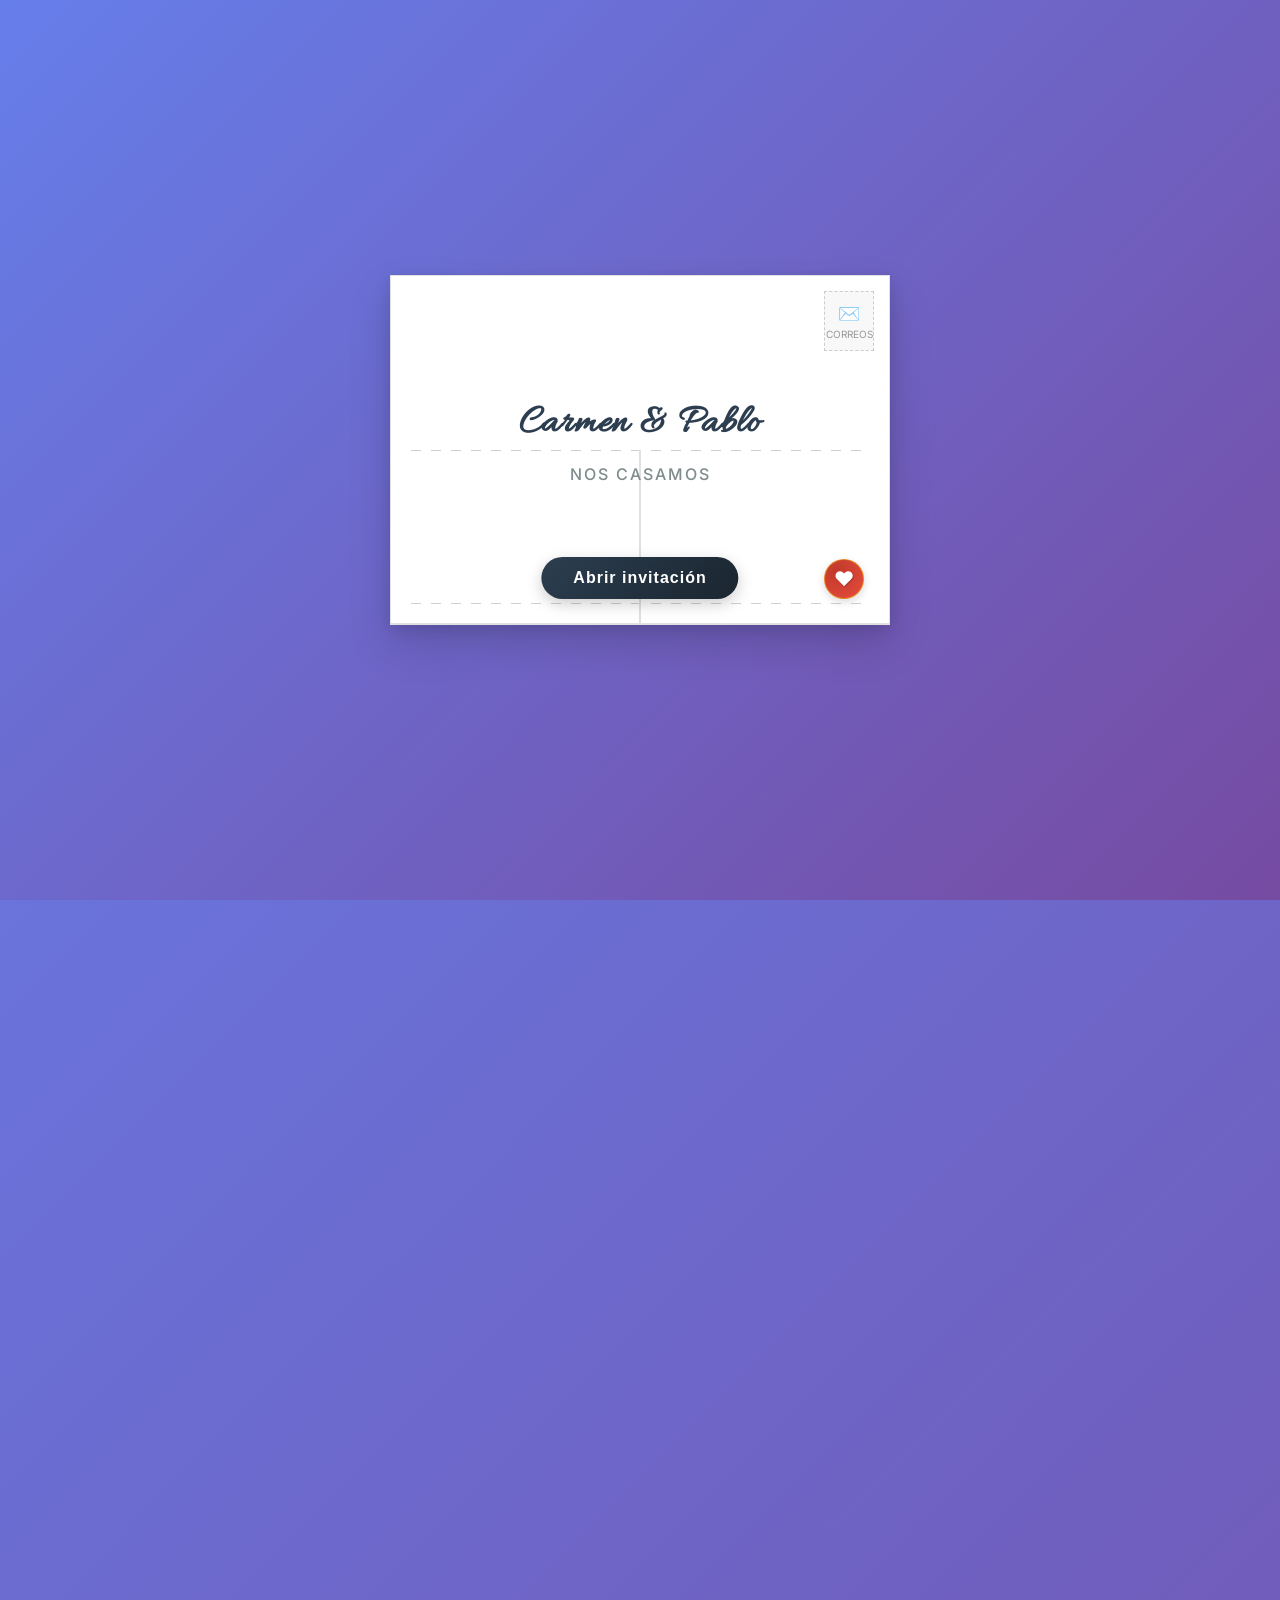
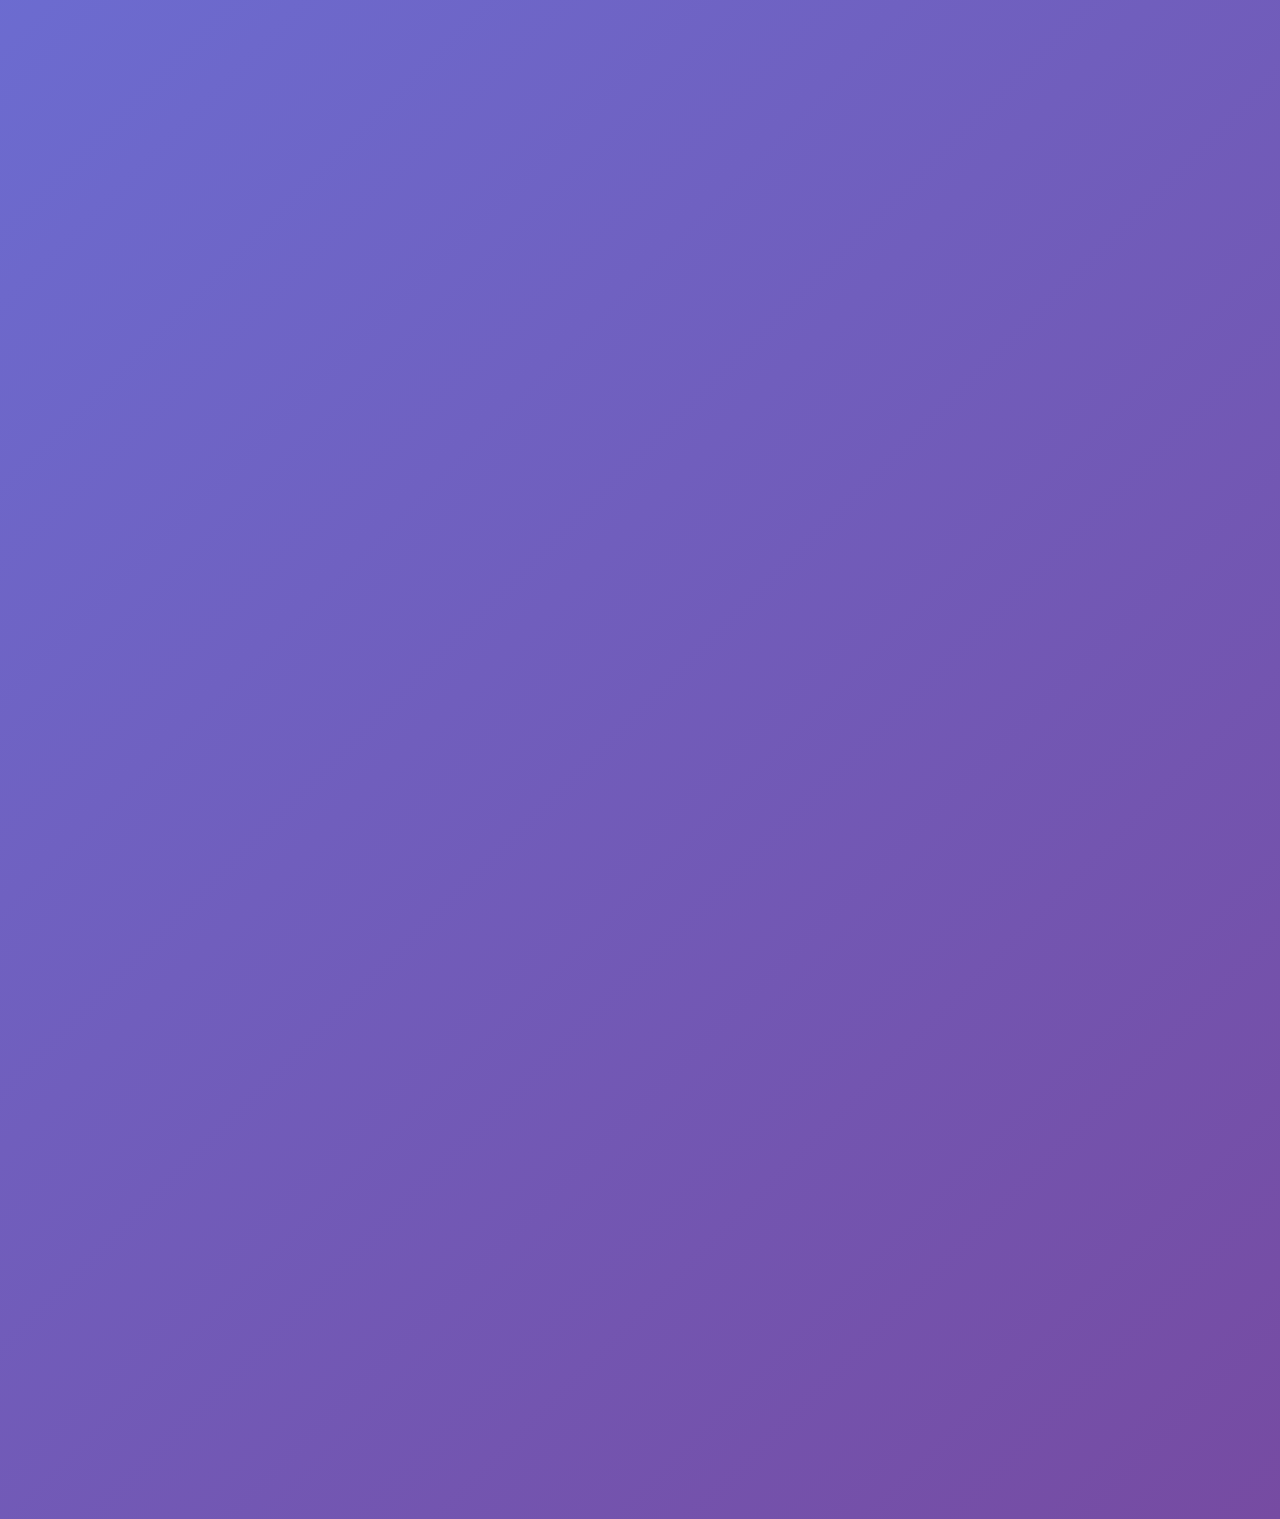
==== commit c7cfc288: "Cambio UI v2 Necesito chequear si sigue funcionando el formulario al excel" ====
--- a/index.html
+++ b/index.html
@@ -2,10 +2,12 @@
 <html lang="es">
 <head>
     <meta charset="UTF-8">
-    <meta name="viewport" content="width=device-width, initial-scale=1.0">
-    <title>Cuestionario Boda - Carmen & Pablo</title>
+    <meta name="viewport" content="width=device-width, initial-scale=1.0, viewport-fit=cover">
+    <title>Invitación Boda - Carmen & Pablo</title>
     <link href="https://fonts.googleapis.com/css2?family=Allura&display=swap" rel="stylesheet">
+    <link href="https://fonts.googleapis.com/css2?family=Inter:opsz,wght@14..32,300;14..32,400;14..32,500;14..32,600;14..32,700&display=swap" rel="stylesheet">
     <link rel="stylesheet" href="css/style.css">
+    <link rel="stylesheet" href="css/envelope-start.css">
 </head>
 <body>
     <!-- Pantalla de carga inicial -->
@@ -18,134 +20,131 @@
         </div>
     </div>
 
-    <!-- Animación del sobre y papel volador -->
+    <!-- Animación del sobre -->
     <div class="invitation-stage" id="invitationStage">
-        <!-- Sobre -->
         <div class="envelope-wrapper" id="envelopeWrapper">
             <div class="envelope">
                 <div class="envelope-flap"></div>
                 <div class="envelope-body">
+                    <!-- Líneas decorativas del sobre -->
+                    <div class="envelope-lines">
+                        <div class="line-left"></div>
+                        <div class="line-right"></div>
+                    </div>
+                    <!-- Sello de correo -->
+                    <div class="envelope-stamp">
+                        <span>✉️</span>
+                        <span>CORREOS</span>
+                    </div>
+                    <!-- Dirección -->
                     <div class="envelope-address">
                         <h3>Carmen & Pablo</h3>
                         <p>Nos casamos</p>
                     </div>
+                    <!-- Sello rojo -->
                     <div class="envelope-seal"></div>
                 </div>
                 <button class="open-btn" id="openBtn">Abrir invitación</button>
             </div>
         </div>
-
-        <!-- Papel que vuela (se anima desde el sobre al centro) -->
-        <div class="flying-paper" id="flyingPaper">
-            <div class="paper-inner">
-                <div class="paper-content">
-                    <h2>Carmen & Pablo</h2>
-                    <div class="paper-decoration"></div>
-                    <p class="paper-greeting">Queridos familiares y amigos,</p>
-                    <p>Nos llena de alegría invitaros a compartir el día más importante de nuestras vidas.</p>
-                    <div class="paper-details">
-                        <div class="paper-detail">📅 26 de septiembre de 2026</div>
-                        <div class="paper-detail">⛪ Ceremonia: 12:00h - Iglesia de San Juan Evangelista</div>
-                        <div class="paper-detail">🎉 Celebración: 14:30h - Magna de La Quinta</div>
-                    </div>
-                </div>
+    </div>
+
+    <!-- Contenido principal -->
+    <div class="main-content" id="mainContent">
+        
+        <!-- HERO SECTION - INTRODUCCIÓN -->
+        <div class="hero-section">
+            <div class="hero-card">
+                <h1>Carmen & Pablo</h1>
+                <div class="hero-decoration"></div>
+                <p class="hero-date">26 de septiembre de 2026</p>
+                <p class="hero-text">
+                    Somos Carmen y Pablo, y con este cuestionario nos vais a ayudar a que en septiembre todo
+                    salga perfecto como nuestro "sí, quiero". Gracias por echarnos una mano para que podamos
+                    disfrutar con vosotros de un día maravilloso, divertido y lleno de momentazos para recordar…
+                    ¡y bailar hasta que nos duelan los pies!
+                </p>
             </div>
         </div>
-    </div>
-
-    <!-- Contenido principal (cuestionario) - se revela cuando el papel se abre -->
-    <div class="main-content" id="mainContent">
-        <div class="container">
-            <!-- Logo y introducción -->
-            <div class="logo">
-                <h1>Carmen & Pablo</h1>
-                <div class="logo-decoration"></div>
-                <span>¡Nos casamos!</span>
-                <div class="intro-text">
-                Somos Carmen y Pablo, y con este cuestionario nos vais a ayudar a que en septiembre todo
-                salga perfecto como nuestro “sí, quiero”. Gracias por echarnos una mano para que podamos
-                disfrutar con vosotros de un día maravilloso, divertido y lleno de momentazos para recordar…
-                ¡y bailar hasta que nos duelan los pies!
-                </div>
-            </div>
-
-            <!-- Formulario principal -->
+
+        <!-- FORMULARIO PRINCIPAL -->
+        <div class="mkdf-container">
             <form id="weddingForm">
-                <!-- CARD 1: Ceremonia + Información personal -->
-                <div class="card">
-                    <div class="card-header">
-                        <h2>
-                            <span>📋</span>
-                            Información personal y ceremonia
-                        </h2>
-                        <span class="toggle-icon">▼</span>
-                    </div>
-                    <div class="card-content">
-                        <div class="card-inner">
-                            <div class="info-box">
-                                <p><strong>📍 Ceremonia</strong></p>
-                            <p>La gran cita será en Blanca, nuestro querido pueblo, en la Iglesia San Juan Evangelista, a las
-                            12:00h en punto (sí, en punto… que luego llegan las novias nerviosas y los novios sudando).</p>
-                            <br>
-                            <a href="https://maps.google.com/maps/place//data=!4m2!3m1!1s0xd646fd2f205a43d:0xbd71f862aa184d30?entry=s&amp;sa=X&amp;ved=2ahUKEwjpv8SYi_eSAxVc_rsIHeBALJwQ4kB6BAgZEAA&amp;hl=es"
-                            target="_blank">Ver ubicación en Google Maps →</a>
-                            </div>
-
-                            <div class="form-group">
-                                <label for="nombre" class="required">Nombre y apellidos</label>
-                                <input type="text" id="nombre" name="nombre" required placeholder="Ej: María García López">
-                            </div>
-
-                            <div class="form-group">
-                                <label for="email" class="required">Correo electrónico</label>
+                
+                <!-- SECCIÓN 1: Ceremonia - Imagen derecha -->
+                <div class="mkdf-row mkdf-row-ceremony">
+                    <div class="mkdf-col mkdf-col-content">
+                        <div class="section-header">
+                            <div class="section-icon">📋</div>
+                            <div>
+                                <h2 class="mkdf-title">Información personal</h2>
+                                <p class="mkdf-subtitle">Datos para contactarte</p>
+                            </div>
+                        </div>
+                        <div class="mkdf-info-box">
+                            <div class="mkdf-info-icon">📍</div>
+                            <div>
+                                <h4>Ceremonia</h4>
+                                <p>La gran cita será en Blanca, nuestro querido pueblo, en la Iglesia San Juan Evangelista, a las 12:00h en punto (sí, en punto… que luego llegan las novias nerviosas y los novios sudando).</p>
+                                <a href="https://maps.google.com/maps/place//data=!4m2!3m1!1s0xd646fd2f205a43d:0xbd71f862aa184d30" target="_blank" class="mkdf-link">Ver en mapa →</a>
+                            </div>
+                        </div>
+                        <div class="mkdf-form-group">
+                            <div class="mkdf-field">
+                                <label>Nombre y apellidos <span class="required">*</span></label>
+                                <input type="text" id="nombre" name="nombre" required placeholder="María García López">
+                            </div>
+                            <div class="mkdf-field">
+                                <label>Correo electrónico <span class="required">*</span></label>
                                 <input type="email" id="email" name="email" required placeholder="tucorreo@ejemplo.com">
                             </div>
-
-                            <div class="form-group">
-                                <label for="telefono">Teléfono de contacto</label>
+                            <div class="mkdf-field">
+                                <label>Teléfono de contacto</label>
                                 <input type="tel" id="telefono" name="telefono" placeholder="666 777 888">
-                                <div class="subtle-text">Para cualquier comunicación de última hora</div>
-                            </div>
-                        </div>
-                    </div>
-                </div>
-
-                <!-- CARD 2: Celebración + Confirmación asistencia -->
-                <div class="card">
-                    <div class="card-header">
-                        <h2>
-                            <span>🎉</span>
-                            Celebración y confirmación
-                        </h2>
-                        <span class="toggle-icon">▼</span>
-                    </div>
-                    <div class="card-content">
-                        <div class="card-inner">
-                            <div class="info-box">
-                                <p><strong>🎊 Celebración</strong></p>
-                            <p>Para seguir celebrando como se merece, nos vemos sobre las 14:30 en el restaurante Magna de La Quinta</p>
-                            <br>
-                            <a href="https://maps.google.com/maps/place//data=!4m2!3m1!1s0xd638705163ec745:0x80b5789641970a1e?entry=s&amp;sa=X&amp;ved=2ahUKEwju5dGwi_eSAxUG8LsIHWEIHS4Q4kB6BAgaEAA&amp;hl=es"
-                            target="_blank">Ver ubicación en Google Maps →</a>
-                            </div>
-
-                            <div class="form-group">
-                                <label class="required">¿Asistirá a la celebración?</label>
-                                <div class="radio-group">
-                                    <div class="radio-option">
-                                        <input type="radio" id="asiste_si" name="asistencia" value="si" required>
-                                        <label for="asiste_si">Sí, confirmo mi asistencia</label>
-                                    </div>
-                                    <div class="radio-option">
-                                        <input type="radio" id="asiste_no" name="asistencia" value="no" required>
-                                        <label for="asiste_no">Lamentablemente no podré asistir</label>
-                                    </div>
-                                </div>
-                            </div>
-
-                            <div class="form-group">
-                                <label for="num_asistentes">Número de asistentes</label>
-                                <select name="num_asistentes" id="num_asistentes">
+                                <span class="field-hint">Para cualquier comunicación de última hora</span>
+                            </div>
+                        </div>
+                    </div>
+                    <div class="mkdf-col mkdf-col-image mkdf-image-ceremony"></div>
+                </div>
+
+                <!-- SECCIÓN 2: Celebración - Imagen izquierda -->
+                <div class="mkdf-row mkdf-row-celebration mkdf-row-reverse">
+                    <div class="mkdf-col mkdf-col-content">
+                        <div class="section-header">
+                            <div class="section-icon">🎉</div>
+                            <div>
+                                <h2 class="mkdf-title">Confirmación de asistencia</h2>
+                                <p class="mkdf-subtitle">Cuéntanos si podrás venir</p>
+                            </div>
+                        </div>
+                        <div class="mkdf-info-box">
+                            <div class="mkdf-info-icon">🎊</div>
+                            <div>
+                                <h4>Celebración</h4>
+                                <p>Para seguir celebrando como se merece, nos vemos sobre las 14:30 en el restaurante Magna de La Quinta.</p>
+                                <a href="https://maps.google.com/maps/place//data=!4m2!3m1!1s0xd638705163ec745:0x80b5789641970a1e" target="_blank" class="mkdf-link">Ver en mapa →</a>
+                            </div>
+                        </div>
+                        <div class="mkdf-radio-group">
+                            <span class="mkdf-radio-label">¿Asistirás a la celebración?</span>
+                            <div class="mkdf-radio-options">
+                                <label class="mkdf-radio">
+                                    <input type="radio" name="asistencia" value="si" required>
+                                    <span class="mkdf-radio-check"></span>
+                                    Sí, confirmo mi asistencia
+                                </label>
+                                <label class="mkdf-radio">
+                                    <input type="radio" name="asistencia" value="no" required>
+                                    <span class="mkdf-radio-check"></span>
+                                    Lamentablemente no podré asistir
+                                </label>
+                            </div>
+                        </div>
+                        <div class="mkdf-form-grid mkdf-grid-2">
+                            <div class="mkdf-field">
+                                <label>Número de asistentes</label>
+                                <select id="num_asistentes" name="num_asistentes">
                                     <option value="1">1 persona</option>
                                     <option value="2">2 personas</option>
                                     <option value="3">3 personas</option>
@@ -153,116 +152,121 @@
                                     <option value="5">5 personas</option>
                                 </select>
                             </div>
-
-                            <div class="form-group">
-                                <label for="acompanantes">Acompañantes (si procede)</label>
+                            <div class="mkdf-field">
+                                <label>Acompañantes</label>
                                 <input type="text" id="acompanantes" name="acompanantes" placeholder="Nombres de los acompañantes">
                             </div>
                         </div>
                     </div>
-                </div>
-
-                <!-- CARD 3: Menús especiales + Alergias -->
-                <div class="card">
-                    <div class="card-header">
-                        <h2>
-                            <span>🍽️</span>
-                            Preferencias alimentarias
-                        </h2>
-                        <span class="toggle-icon">▼</span>
-                    </div>
-                    <div class="card-content">
-                        <div class="card-inner">
-                            <div class="info-box">
-                                <p><strong>🥗 Menú especial</strong></p>
-                            <p>Si tienes alguna intolerancia alimentaria, este es el momento de confesarla sin miedo ni
-                            vergüenza. Cuéntanos qué alimentos debemos mantener lejos de tu plato para que la única
-                            explosión del evento sea de sabor… y no de emergencia.</p>
-                            </div>
-
-                            <div class="form-group">
-                                <label>Alergias o intolerancias</label>
-                                <div class="checkbox-group">
-                                    <div class="checkbox-item">
-                                        <input type="checkbox" id="sin_gluten" name="alergias" value="Sin gluten">
-                                        <label for="sin_gluten">Sin gluten</label>
-                                    </div>
-                                    <div class="checkbox-item">
-                                        <input type="checkbox" id="sin_lactosa" name="alergias" value="Sin lactosa">
-                                        <label for="sin_lactosa">Sin lactosa</label>
-                                    </div>
-                                    <div class="checkbox-item">
-                                        <input type="checkbox" id="frutos_secos" name="alergias" value="Alergia frutos secos">
-                                        <label for="frutos_secos">Alergia a frutos secos</label>
-                                    </div>
-                                    <div class="checkbox-item">
-                                        <input type="checkbox" id="mariscos" name="alergias" value="Alergia mariscos">
-                                        <label for="mariscos">Alergia a mariscos</label>
-                                    </div>
-                                </div>
-                            </div>
-
-                            <div class="form-group">
-                                <label for="otras_alergias">Otras indicaciones</label>
-                                <textarea id="otras_alergias" name="otras_alergias" rows="3" placeholder="Por favor, indique cualquier otra alergia, intolerancia o preferencia alimentaria (vegetariano, vegano, etc.)"></textarea>
-                            </div>
-                        </div>
-                    </div>
-                </div>
-
-                <!-- CARD 4: Servicio de autobuses -->
-                <div class="card">
-                    <div class="card-header">
-                        <h2>
-                            <span>🚌</span>
-                            Servicio de autobuses
-                        </h2>
-                        <span class="toggle-icon">▼</span>
-                    </div>
-                    <div class="card-content">
-                        <div class="card-inner">
-                            <div class="info-box">
-                                <p><strong>🚍 Transporte</strong></p>
-                            <p>Queremos que solamente os preocupéis de disfrutar y pasar un día que recordéis siempre, así
-                            que para que nadie tenga que pensar en el coche ni en “¿quién conduce?”, tendréis servicio de
-                            autobuses en distintos momentos del día. Vosotros ponéis las ganas… ¡nosotros ponemos las
-                            ruedas
-                            La salida desde La Farola tendrá lugar a las 14:00</p>
-                            <br>
-                            <a href="https://share.google/sEwCuu2mouiXkGmIl"
-                            target="_blank">Ver ubicación en Google Maps →</a>
-                            </div>
-
-                            <div class="form-group">
-                                <label>¿Utilizará el servicio de autobús?</label>
-                                <div class="radio-group">
-                                    <div class="radio-option">
-                                        <input type="radio" id="bus_si" name="bus" value="si">
-                                        <label for="bus_si">Sí, ida y vuelta</label>
-                                    </div>
-                                    <div class="radio-option">
-                                        <input type="radio" id="bus_solo_ida" name="bus" value="solo_ida">
-                                        <label for="bus_solo_ida">Solo ida</label>
-                                    </div>
-                                    <div class="radio-option">
-                                        <input type="radio" id="bus_solo_vuelta" name="bus" value="solo_vuelta">
-                                        <label for="bus_solo_vuelta">Solo vuelta</label>
-                                    </div>
-                                    <div class="radio-option">
-                                        <input type="radio" id="bus_no" name="bus" value="no">
-                                        <label for="bus_no">No, iré por cuenta propia</label>
-                                    </div>
-                                </div>
-                            </div>
-                        </div>
-                    </div>
-                </div>
-
-                <button type="submit" class="submit-btn">Enviar confirmación</button>
-                
-                <div class="success-message" id="successMessage">
-                    Gracias por confirmar su asistencia.
-                </div>
+                    <div class="mkdf-col mkdf-col-image mkdf-image-celebration"></div>
+                </div>
+
+                <!-- SECCIÓN 3: Alimentación - Imagen derecha -->
+                <div class="mkdf-row mkdf-row-food">
+                    <div class="mkdf-col mkdf-col-content">
+                        <div class="section-header">
+                            <div class="section-icon">🍽️</div>
+                            <div>
+                                <h2 class="mkdf-title">Preferencias alimentarias</h2>
+                                <p class="mkdf-subtitle">Cuéntanos tus necesidades</p>
+                            </div>
+                        </div>
+                        <div class="mkdf-info-box">
+                            <div>
+                                <h4>Menú especial</h4>
+                                <p>Si tienes alguna intolerancia alimentaria, este es el momento de confesarla sin miedo ni vergüenza.</p>
+                            </div>
+                        </div>
+                        <div class="mkdf-checkbox-group">
+                            <span class="mkdf-checkbox-label">Alergias o intolerancias</span>
+                            <div class="mkdf-checkbox-options">
+                                <label class="mkdf-checkbox">
+                                    <input type="checkbox" name="alergias" value="Sin gluten">
+                                    <span class="mkdf-checkbox-check"></span>
+                                    Sin gluten
+                                </label>
+                                <label class="mkdf-checkbox">
+                                    <input type="checkbox" name="alergias" value="Sin lactosa">
+                                    <span class="mkdf-checkbox-check"></span>
+                                    Sin lactosa
+                                </label>
+                                <label class="mkdf-checkbox">
+                                    <input type="checkbox" name="alergias" value="Alergia frutos secos">
+                                    <span class="mkdf-checkbox-check"></span>
+                                    Frutos secos
+                                </label>
+                                <label class="mkdf-checkbox">
+                                    <input type="checkbox" name="alergias" value="Alergia mariscos">
+                                    <span class="mkdf-checkbox-check"></span>
+                                    Mariscos
+                                </label>
+                            </div>
+                        </div>
+                        <div class="mkdf-field">
+                            <label>Otras indicaciones</label>
+                            <textarea id="otras_alergias" name="otras_alergias" rows="3" placeholder="Vegetariano, vegano, u otras alergias..."></textarea>
+                        </div>
+                    </div>
+                    <div class="mkdf-col mkdf-col-image mkdf-image-food"></div>
+                </div>
+
+                <!-- SECCIÓN 4: Transporte - Imagen izquierda -->
+                <div class="mkdf-row mkdf-row-transport mkdf-row-reverse">
+                    <div class="mkdf-col mkdf-col-content">
+                        <div class="section-header">
+                            <div class="section-icon">🚌</div>
+                            <div>
+                                <h2 class="mkdf-title">Servicio de autobuses</h2>
+                                <p class="mkdf-subtitle">Viaja sin preocupaciones</p>
+                            </div>
+                        </div>
+                        <div class="mkdf-info-box">
+                            <div>
+                                <h4>Transporte gratuito</h4>
+                                <p>Queremos que solamente os preocupéis de disfrutar y pasar un día que recordéis siempre, así que para que nadie tenga que pensar en el coche ni en “¿quién conduce?”, tendréis servicio de autobuses en distintos momentos del día. Vosotros ponéis las ganas… ¡nosotros ponemos las ruedas La salida desde La Farola tendrá lugar a las 14:00</p>
+                                <a href="https://share.google/sEwCuu2mouiXkGmIl" target="_blank" class="mkdf-link">Ver punto de encuentro →</a>
+                            </div>
+                        </div>
+                        <div class="mkdf-radio-group">
+                            <span class="mkdf-radio-label">¿Utilizarás el servicio de autobús?</span>
+                            <div class="mkdf-radio-options mkdf-grid-2">
+                                <label class="mkdf-radio">
+                                    <input type="radio" name="bus" value="si">
+                                    <span class="mkdf-radio-check"></span>
+                                    Sí, ida y vuelta
+                                </label>
+                                <label class="mkdf-radio">
+                                    <input type="radio" name="bus" value="solo_ida">
+                                    <span class="mkdf-radio-check"></span>
+                                    Solo ida
+                                </label>
+                                <label class="mkdf-radio">
+                                    <input type="radio" name="bus" value="solo_vuelta">
+                                    <span class="mkdf-radio-check"></span>
+                                    Solo vuelta
+                                </label>
+                                <label class="mkdf-radio">
+                                    <input type="radio" name="bus" value="no">
+                                    <span class="mkdf-radio-check"></span>
+                                    No, iré por cuenta propia
+                                </label>
+                            </div>
+                        </div>
+                    </div>
+                    <div class="mkdf-col mkdf-col-image mkdf-image-transport"></div>
+                </div>
+
+                <!-- BOTÓN ENVIAR -->
+                <button type="submit" class="mkdf-submit-btn">
+                    <span>Enviar confirmación</span>
+                    <span class="btn-icon">→</span>
+                </button>
+
+                <!-- MENSAJE DE ÉXITO -->
+                <div class="mkdf-success-message" id="successMessage">
+                    ✨ Gracias por confirmar tu asistencia ✨
+                </div>
+
             </form>
         </div>
     </div>
--- a/css/style.css
+++ b/css/style.css
@@ -1,644 +1,34 @@
 /* ========================================
-   RESET Y ESTILOS BASE
+   ESTILO PRINCIPAL - BODA CARMEN & PABLO
    ======================================== */
 
-* {
-    margin: 0;
-    padding: 0;
-    box-sizing: border-box;
-    font-family: 'Segoe UI', Tahoma, Geneva, Verdana, sans-serif;
-}
+/* Base */
+@import url('base/reset.css');
+@import url('base/typography.css');
 
-body {
-    background: linear-gradient(135deg, #f0f8ff 0%, #e6f0fa 100%);
-    min-height: 100vh;
-    overflow-x: hidden;
-}
+/* Components */
+@import url('components/loading.css');
+@import url('components/envelope.css');
+@import url('components/flying-paper.css');
 
-/* ========================================
-   PANTALLA DE CARGA
-   ======================================== */
+/* Layout */
+@import url('layout/container.css');
+@import url('layout/hero.css');
+@import url('layout/rows.css');
 
-.loading-screen {
-    position: fixed;
-    top: 0;
-    left: 0;
-    width: 100%;
-    height: 100%;
-    background: linear-gradient(135deg, #2c3e50 0%, #1a2a3a 100%);
-    display: flex;
-    justify-content: center;
-    align-items: center;
-    z-index: 10000;
-    transition: opacity 0.6s ease;
-}
+/* Sections */
+@import url('sections/ceremony.css');
+@import url('sections/celebration.css');
+@import url('sections/food.css');
+@import url('sections/transport.css');
 
-.loading-screen.hide {
-    opacity: 0;
-    visibility: hidden;
-}
+/* Forms */
+@import url('forms/inputs.css');
+@import url('forms/radios.css');
+@import url('forms/checkboxes.css');
+@import url('forms/select.css');
 
-.loader {
-    position: relative;
-    width: 200px;
-    height: 200px;
-    display: flex;
-    justify-content: center;
-    align-items: center;
-}
-
-.loader .ring {
-    position: absolute;
-    width: 100%;
-    height: 100%;
-    border-radius: 50%;
-    border: 4px solid transparent;
-    animation: rotate 1.5s linear infinite;
-}
-
-.loader .ring:nth-child(1) {
-    border-top-color: #7a9bcb;
-    border-bottom-color: #7a9bcb;
-    animation-duration: 1.2s;
-}
-
-.loader .ring:nth-child(2) {
-    border-left-color: #d4a574;
-    border-right-color: #d4a574;
-    width: 80%;
-    height: 80%;
-    animation-duration: 1.5s;
-}
-
-.loader .ring:nth-child(3) {
-    border-top-color: #f0f8ff;
-    border-bottom-color: #f0f8ff;
-    width: 60%;
-    height: 60%;
-    animation-duration: 1.8s;
-}
-
-@keyframes rotate {
-    0% { transform: rotate(0deg); }
-    100% { transform: rotate(360deg); }
-}
-
-.loader span {
-    color: white;
-    font-size: 1.2em;
-    letter-spacing: 2px;
-    animation: pulse 1.5s ease-in-out infinite;
-}
-
-@keyframes pulse {
-    0%, 100% { opacity: 0.5; }
-    50% { opacity: 1; }
-}
-
-/* ========================================
-   ESCENARIO DE INVITACIÓN (SOBRE + PAPEL)
-   ======================================== */
-
-.invitation-stage {
-    position: fixed;
-    top: 0;
-    left: 0;
-    width: 100%;
-    height: 100%;
-    background: linear-gradient(135deg, #2c3e50 0%, #1a2a3a 100%);
-    display: flex;
-    justify-content: center;
-    align-items: center;
-    z-index: 9999;
-    transition: opacity 0.8s ease;
-}
-
-.invitation-stage.hide {
-    opacity: 0;
-    pointer-events: none;
-}
-
-/* Sobre */
-.envelope-wrapper {
-    position: relative;
-    width: 400px;
-    height: 500px;
-    transition: all 0.5s ease;
-}
-
-.envelope-wrapper.fade-out {
-    opacity: 0;
-    transform: scale(0.8);
-    pointer-events: none;
-}
-
-.envelope {
-    position: relative;
-    width: 100%;
-    height: 100%;
-    background: #f5f0e8;
-    border-radius: 12px;
-    box-shadow: 0 25px 50px rgba(0, 0, 0, 0.3);
-    cursor: pointer;
-    overflow: hidden;
-}
-
-.envelope-flap {
-    position: absolute;
-    top: 0;
-    left: 0;
-    width: 100%;
-    height: 50%;
-    background: #e8e0d5;
-    border-radius: 12px 12px 0 0;
-    transition: transform 0.6s cubic-bezier(0.4, 0, 0.2, 1);
-    transform-origin: top;
-    z-index: 2;
-}
-
-.envelope.open .envelope-flap {
-    transform: rotateX(180deg);
-}
-
-.envelope-body {
-    position: absolute;
-    bottom: 0;
-    left: 0;
-    width: 100%;
-    height: 85%;
-    background: #f5f0e8;
-    border-radius: 0 0 12px 12px;
-    border-top: 3px solid #d4a574;
-    display: flex;
-    flex-direction: column;
-    justify-content: center;
-    align-items: center;
-    padding: 20px;
-}
-
-.envelope-address {
-    text-align: center;
-}
-
-.envelope-address h3 {
-    font-family: 'Allura', cursive;
-    font-size: 2.8em;
-    color: #2c3e50;
-    margin-bottom: 10px;
-}
-
-.envelope-address p {
-    color: #5d7a9a;
-    font-size: 1.1em;
-}
-
-.envelope-seal {
-    position: absolute;
-    bottom: 40px;
-    left: 50%;
-    transform: translateX(-50%);
-    width: 45px;
-    height: 45px;
-    background: #d4a574;
-    border-radius: 50%;
-    display: flex;
-    align-items: center;
-    justify-content: center;
-}
-
-.envelope-seal::before {
-    content: '❤️';
-    font-size: 22px;
-    color: white;
-}
-
-.open-btn {
-    position: absolute;
-    bottom: 100px;
-    left: 50%;
-    transform: translateX(-50%);
-    background: #7a9bcb;
-    color: white;
-    border: none;
-    padding: 12px 30px;
-    font-size: 1em;
-    border-radius: 40px;
-    cursor: pointer;
-    transition: all 0.3s ease;
-    font-weight: 500;
-    z-index: 10;
-    white-space: nowrap;
-}
-
-.open-btn:hover {
-    background: #6384b4;
-    transform: translateX(-50%) translateY(-2px);
-    box-shadow: 0 5px 20px rgba(122, 155, 203, 0.4);
-}
-
-/* Papel que vuela */
-.flying-paper {
-    position: fixed;
-    top: 50%;
-    left: 50%;
-    width: 320px;
-    transform: translate(-50%, -50%) scale(0);
-    opacity: 0;
-    z-index: 10000;
-    transition: none;
-}
-
-.flying-paper.flying {
-    transition: transform 0.6s cubic-bezier(0.2, 0.9, 0.4, 1.1), opacity 0.5s ease;
-    transform: translate(-50%, -50%) scale(1);
-    opacity: 1;
-}
-
-.flying-paper.open {
-    transition: transform 0.5s ease, opacity 0.3s ease;
-    transform: translate(-50%, -50%) scale(1.5);
-    opacity: 0;
-}
-
-.paper-inner {
-    background: white;
-    border-radius: 8px;
-    box-shadow: 0 20px 40px rgba(0, 0, 0, 0.3);
-    overflow: hidden;
-    cursor: pointer;
-}
-
-.paper-content {
-    padding: 35px;
-    text-align: center;
-}
-
-.paper-content h2 {
-    font-family: 'Allura', cursive;
-    font-size: 2.8em;
-    color: #2c3e50;
-    margin-bottom: 15px;
-}
-
-.paper-decoration {
-    width: 60px;
-    height: 2px;
-    background: linear-gradient(90deg, transparent, #d4a574, transparent);
-    margin: 15px auto;
-}
-
-.paper-greeting {
-    font-size: 1.1em;
-    color: #7a9bcb;
-    font-weight: 600;
-    margin-bottom: 20px;
-}
-
-.paper-content p {
-    color: #2c3e50;
-    line-height: 1.6;
-    margin-bottom: 15px;
-}
-
-.paper-details {
-    background: #f0f8ff;
-    padding: 15px;
-    border-radius: 10px;
-    margin-top: 20px;
-}
-
-.paper-detail {
-    margin: 8px 0;
-    color: #2c3e50;
-    font-size: 0.95em;
-}
-
-/* Contenido principal (cuestionario) */
-.main-content {
-    opacity: 0;
-    visibility: hidden;
-    transition: opacity 0.8s ease;
-    transform: scale(0.98);
-}
-
-.main-content.visible {
-    opacity: 1;
-    visibility: visible;
-    transform: scale(1);
-}
-
-/* ========================================
-   RESTO DE ESTILOS (mantener igual)
-   ======================================== */
-
-.container {
-    max-width: 900px;
-    margin: 0 auto;
-    padding: 20px;
-}
-
-.logo {
-    text-align: center;
-    margin-bottom: 30px;
-    background: white;
-    padding: 30px;
-    border-radius: 20px;
-    box-shadow: 0 10px 30px rgba(0, 0, 0, 0.1);
-}
-
-.logo h1 {
-    font-size: 4em;
-    color: #2c3e50;
-    font-family: 'Allura', cursive;
-    font-weight: 400;
-    letter-spacing: 2px;
-    margin-bottom: 10px;
-}
-
-.logo-decoration {
-    width: 100px;
-    height: 2px;
-    background: linear-gradient(90deg, transparent, #7a9bcb, transparent);
-    margin: 15px auto;
-}
-
-.logo span {
-    font-size: 1.1em;
-    color: #5d7a9a;
-    display: block;
-    margin-top: 5px;
-    font-style: italic;
-}
-
-.intro-text {
-    color: #2c3e50;
-    margin-top: 20px;
-    line-height: 1.6;
-    font-size: 1.1em;
-}
-
-.card {
-    background: white;
-    border-radius: 15px;
-    margin-bottom: 20px;
-    box-shadow: 0 5px 20px rgba(0, 0, 0, 0.08);
-    overflow: hidden;
-    transition: all 0.3s ease;
-}
-
-.card:hover {
-    box-shadow: 0 8px 25px rgba(122, 155, 203, 0.2);
-}
-
-.card-header {
-    background: linear-gradient(135deg, #f8fafc 0%, #f0f5fa 100%);
-    padding: 20px 25px;
-    cursor: pointer;
-    display: flex;
-    justify-content: space-between;
-    align-items: center;
-    border-bottom: 2px solid transparent;
-    transition: all 0.3s ease;
-}
-
-.card.active .card-header {
-    border-bottom-color: #7a9bcb;
-    background: linear-gradient(135deg, #ffffff 0%, #f8fafc 100%);
-}
-
-.card-header h2 {
-    color: #2c3e50;
-    font-size: 1.3em;
-    font-weight: 600;
-    display: flex;
-    align-items: center;
-    gap: 10px;
-}
-
-.toggle-icon {
-    font-size: 1.5em;
-    color: #7a9bcb;
-    transition: transform 0.3s ease;
-}
-
-.card.active .toggle-icon {
-    transform: rotate(180deg);
-}
-
-.card-content {
-    max-height: 0;
-    overflow: hidden;
-    transition: max-height 0.5s ease-out;
-    background: white;
-}
-
-.card.active .card-content {
-    max-height: 2000px;
-    transition: max-height 0.8s ease-in;
-}
-
-.card-inner {
-    padding: 25px;
-}
-
-.info-box {
-    background: #f0f8ff;
-    border-left: 4px solid #7a9bcb;
-    padding: 15px 20px;
-    margin-bottom: 25px;
-    border-radius: 0 10px 10px 0;
-}
-
-.info-box p {
-    color: #2c3e50;
-    line-height: 1.6;
-    margin-bottom: 10px;
-}
-
-.info-box a {
-    color: #7a9bcb;
-    text-decoration: none;
-    font-weight: 600;
-    display: inline-block;
-    padding: 8px 15px;
-    background: white;
-    border-radius: 25px;
-    margin-top: 10px;
-    border: 1px solid #7a9bcb;
-    transition: all 0.3s ease;
-}
-
-.info-box a:hover {
-    background: #7a9bcb;
-    color: white;
-}
-
-.location-detail {
-    display: flex;
-    align-items: center;
-    gap: 10px;
-    margin: 10px 0;
-    color: #5d7a9a;
-}
-
-.form-group {
-    margin-bottom: 25px;
-}
-
-label {
-    display: block;
-    margin-bottom: 8px;
-    color: #2c3e50;
-    font-weight: 600;
-    font-size: 1.1em;
-}
-
-.required::after {
-    content: " *";
-    color: #7a9bcb;
-}
-
-input, select, textarea {
-    width: 100%;
-    padding: 12px 15px;
-    border: 2px solid #d4e3f0;
-    border-radius: 8px;
-    font-size: 1em;
-    transition: all 0.3s ease;
-    background-color: #fafcff;
-}
-
-input:focus, select:focus, textarea:focus {
-    outline: none;
-    border-color: #7a9bcb;
-    box-shadow: 0 0 0 3px rgba(122, 155, 203, 0.1);
-}
-
-.subtle-text {
-    color: #5d7a9a;
-    font-size: 0.9em;
-    margin-top: 5px;
-}
-
-.radio-group {
-    display: flex;
-    gap: 30px;
-    align-items: center;
-    flex-wrap: wrap;
-}
-
-.radio-option {
-    display: flex;
-    align-items: center;
-    gap: 8px;
-}
-
-.radio-option input[type="radio"] {
-    width: auto;
-    margin-right: 5px;
-    accent-color: #7a9bcb;
-}
-
-.checkbox-group {
-    display: flex;
-    gap: 20px;
-    flex-wrap: wrap;
-}
-
-.checkbox-item {
-    display: flex;
-    align-items: center;
-    gap: 8px;
-}
-
-.checkbox-item input[type="checkbox"] {
-    width: auto;
-    accent-color: #7a9bcb;
-}
-
-select {
-    appearance: none;
-    background-image: url("data:image/svg+xml;charset=UTF-8,%3csvg xmlns='http://www.w3.org/2000/svg' viewBox='0 0 24 24' fill='none' stroke='%237a9bcb' stroke-width='2' stroke-linecap='round' stroke-linejoin='round'%3e%3cpolyline points='6 9 12 15 18 9'%3e%3c/polyline%3e%3c/svg%3e");
-    background-repeat: no-repeat;
-    background-position: right 15px center;
-    background-size: 15px;
-}
-
-.submit-btn {
-    background: #7a9bcb;
-    color: white;
-    border: none;
-    padding: 16px 40px;
-    font-size: 1.2em;
-    border-radius: 50px;
-    cursor: pointer;
-    width: 100%;
-    font-weight: 500;
-    letter-spacing: 1px;
-    transition: all 0.3s ease;
-    margin-top: 20px;
-    box-shadow: 0 4px 15px rgba(122, 155, 203, 0.3);
-}
-
-.submit-btn:hover {
-    background: #6384b4;
-    transform: translateY(-2px);
-    box-shadow: 0 6px 20px rgba(122, 155, 203, 0.4);
-}
-
-.success-message {
-    background: #2c3e50;
-    color: white;
-    padding: 15px;
-    border-radius: 10px;
-    text-align: center;
-    margin-top: 20px;
-    display: none;
-    font-weight: 500;
-}
-
-@media (max-width: 600px) {
-    .container {
-        padding: 10px;
-    }
-    
-    .logo h1 {
-        font-size: 3em;
-    }
-    
-    .radio-group {
-        flex-direction: column;
-        align-items: flex-start;
-        gap: 15px;
-    }
-    
-    .card-header h2 {
-        font-size: 1.1em;
-    }
-    
-    .envelope-wrapper {
-        width: 300px;
-        height: 400px;
-    }
-    
-    .envelope-address h3 {
-        font-size: 2em;
-    }
-    
-    .open-btn {
-        bottom: 80px;
-        white-space: nowrap;
-    }
-    
-    .flying-paper {
-        width: 280px;
-    }
-    
-    .paper-content {
-        padding: 25px;
-    }
-    
-    .paper-content h2 {
-        font-size: 2em;
-    }
-}+/* Utils */
+@import url('utils/buttons.css');
+@import url('utils/responsive.css');
+@import url('utils/animations.css');
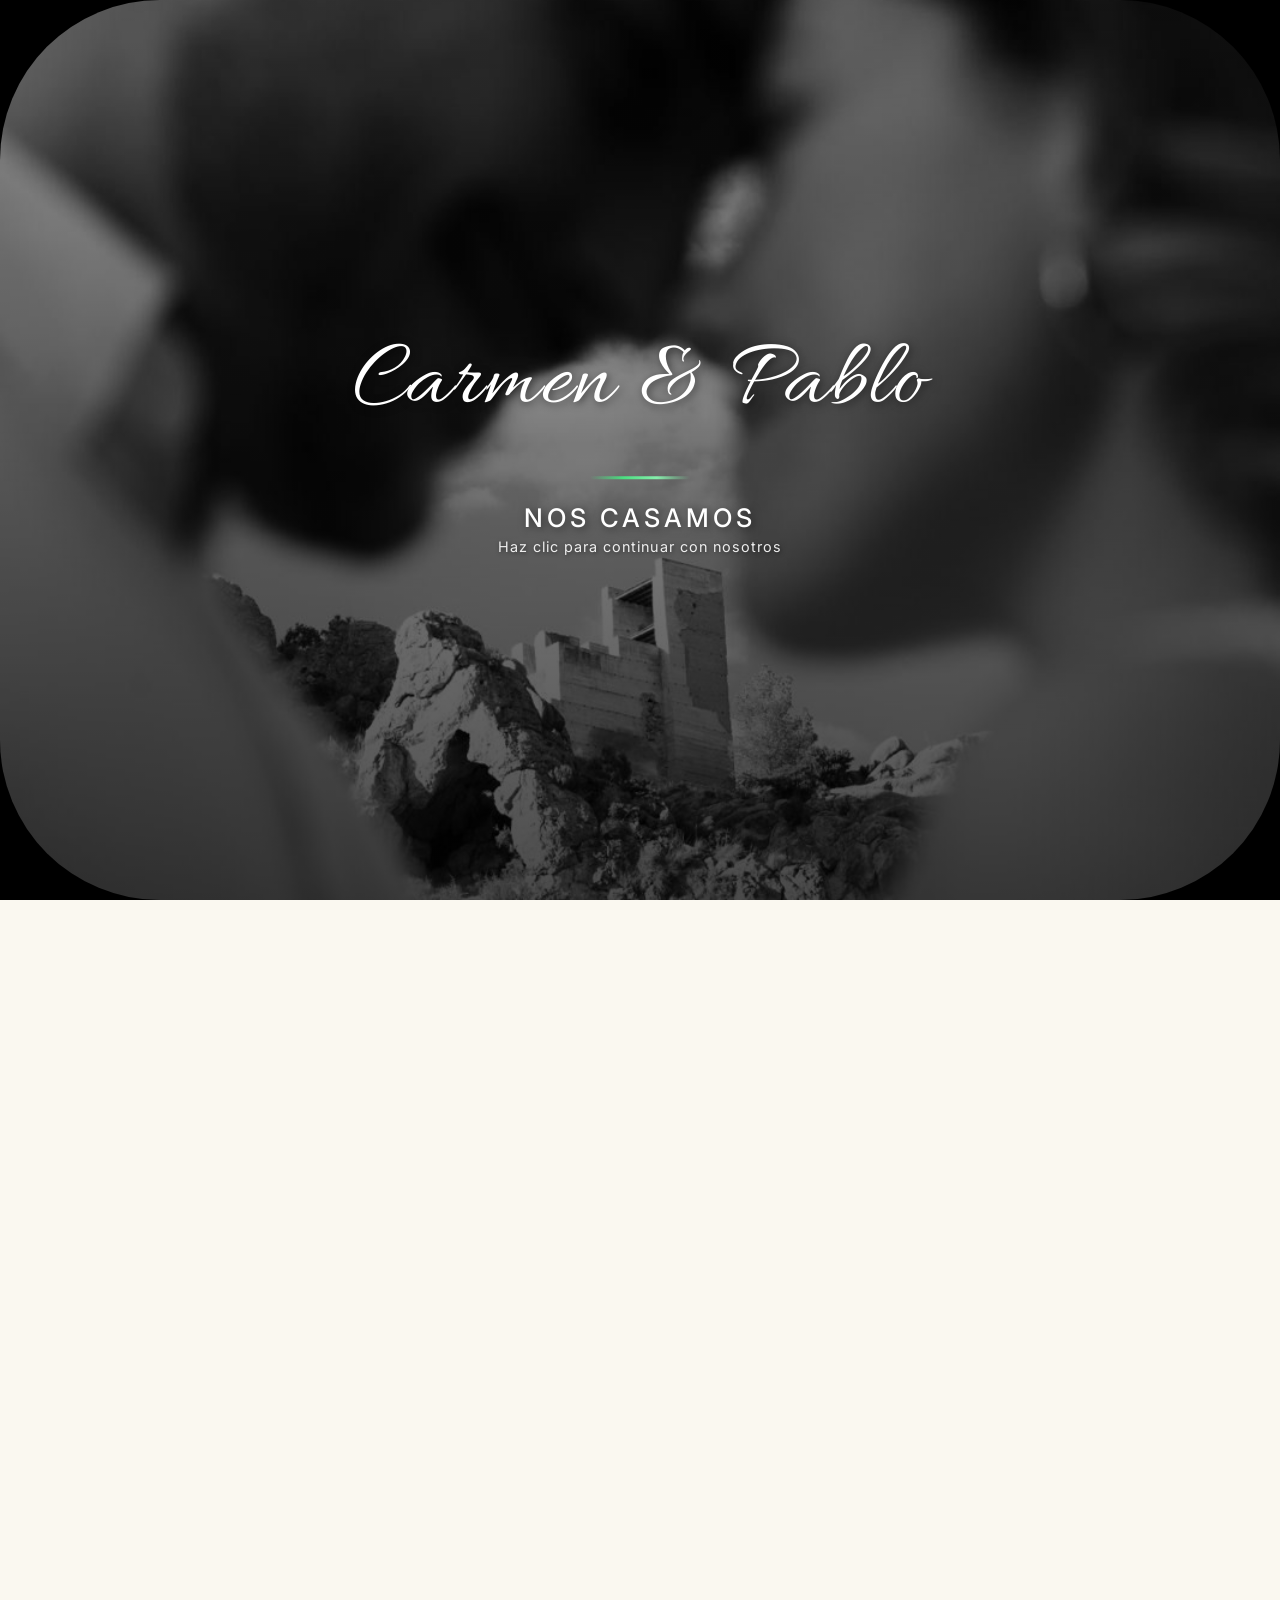
==== commit 94aaeed4: "V3 con cambios de Carmen, anadir fotos y mejora de colores en UI" ====
--- a/index.html
+++ b/index.html
@@ -7,44 +7,23 @@
     <link href="https://fonts.googleapis.com/css2?family=Allura&display=swap" rel="stylesheet">
     <link href="https://fonts.googleapis.com/css2?family=Inter:opsz,wght@14..32,300;14..32,400;14..32,500;14..32,600;14..32,700&display=swap" rel="stylesheet">
     <link rel="stylesheet" href="css/style.css">
-    <link rel="stylesheet" href="css/envelope-start.css">
 </head>
 <body>
-    <!-- Pantalla de carga inicial -->
-    <div class="loading-screen" id="loadingScreen">
-        <div class="loader">
-            <div class="ring"></div>
-            <div class="ring"></div>
-            <div class="ring"></div>
-            <span>Cargando...</span>
-        </div>
-    </div>
-
-    <!-- Animación del sobre -->
-    <div class="invitation-stage" id="invitationStage">
-        <div class="envelope-wrapper" id="envelopeWrapper">
-            <div class="envelope">
-                <div class="envelope-flap"></div>
-                <div class="envelope-body">
-                    <!-- Líneas decorativas del sobre -->
-                    <div class="envelope-lines">
-                        <div class="line-left"></div>
-                        <div class="line-right"></div>
-                    </div>
-                    <!-- Sello de correo -->
-                    <div class="envelope-stamp">
-                        <span>✉️</span>
-                        <span>CORREOS</span>
-                    </div>
-                    <!-- Dirección -->
-                    <div class="envelope-address">
-                        <h3>Carmen & Pablo</h3>
-                        <p>Nos casamos</p>
-                    </div>
-                    <!-- Sello rojo -->
-                    <div class="envelope-seal"></div>
-                </div>
-                <button class="open-btn" id="openBtn">Abrir invitación</button>
+
+    <!-- Pantalla de presentación con imagen de los novios -->
+    <div class="presentation-stage" id="presentationStage">
+        <div class="presentation-container">
+            <div class="couple-photo" id="couplePhoto">
+                <img src="images/1000092539.jpg" alt="Carmen y Pablo" id="coupleImage">
+                <div class="photo-overlay"></div>
+            </div>
+            <div class="presentation-message">
+                <h2>Carmen & Pablo</h2>
+                <div class="presentation-decoration"></div>
+                <p>Nos casamos</p>
+                <div class="click-hint">
+                    <span class="click-text">Haz clic para continuar con nosotros</span>
+                </div>
             </div>
         </div>
     </div>
@@ -59,8 +38,7 @@
                 <div class="hero-decoration"></div>
                 <p class="hero-date">26 de septiembre de 2026</p>
                 <p class="hero-text">
-                    Somos Carmen y Pablo, y con este cuestionario nos vais a ayudar a que en septiembre todo
-                    salga perfecto como nuestro "sí, quiero". Gracias por echarnos una mano para que podamos
+                    Gracias por echarnos una mano para que podamos
                     disfrutar con vosotros de un día maravilloso, divertido y lleno de momentazos para recordar…
                     ¡y bailar hasta que nos duelan los pies!
                 </p>
@@ -172,6 +150,7 @@
                             </div>
                         </div>
                         <div class="mkdf-info-box">
+                            <div class="mkdf-info-icon">🥗</div>
                             <div>
                                 <h4>Menú especial</h4>
                                 <p>Si tienes alguna intolerancia alimentaria, este es el momento de confesarla sin miedo ni vergüenza.</p>
@@ -221,9 +200,10 @@
                             </div>
                         </div>
                         <div class="mkdf-info-box">
+                            <div class="mkdf-info-icon">🚍</div>
                             <div>
                                 <h4>Transporte gratuito</h4>
-                                <p>Queremos que solamente os preocupéis de disfrutar y pasar un día que recordéis siempre, así que para que nadie tenga que pensar en el coche ni en “¿quién conduce?”, tendréis servicio de autobuses en distintos momentos del día. Vosotros ponéis las ganas… ¡nosotros ponemos las ruedas La salida desde La Farola tendrá lugar a las 14:00</p>
+                                <p>Queremos que solamente os preocupéis de disfrutar y pasar un día que recordéis siempre, así que para que nadie tenga que pensar en el coche ni en "¿quién conduce?", tendréis servicio de autobuses en distintos momentos del día. Vosotros ponéis las ganas… ¡nosotros ponemos las ruedas! La salida desde La Farola tendrá lugar a las 14:00.</p>
                                 <a href="https://share.google/sEwCuu2mouiXkGmIl" target="_blank" class="mkdf-link">Ver punto de encuentro →</a>
                             </div>
                         </div>
--- a/css/style.css
+++ b/css/style.css
@@ -3,32 +3,240 @@
    ======================================== */
 
 /* Base */
-@import url('base/reset.css');
-@import url('base/typography.css');
-
-/* Components */
-@import url('components/loading.css');
-@import url('components/envelope.css');
-@import url('components/flying-paper.css');
-
-/* Layout */
-@import url('layout/container.css');
-@import url('layout/hero.css');
-@import url('layout/rows.css');
-
-/* Sections */
-@import url('sections/ceremony.css');
-@import url('sections/celebration.css');
-@import url('sections/food.css');
-@import url('sections/transport.css');
-
-/* Forms */
-@import url('forms/inputs.css');
-@import url('forms/radios.css');
-@import url('forms/checkboxes.css');
-@import url('forms/select.css');
-
-/* Utils */
-@import url('utils/buttons.css');
-@import url('utils/responsive.css');
-@import url('utils/animations.css');+@import url('base/naturaleza.css');
+
+
+/* ========================================
+   PANTALLA DE PRESENTACIÓN - FULLSCREEN
+   ======================================== */
+
+.presentation-stage {
+    position: fixed;
+    top: 0;
+    left: 0;
+    width: 100%;
+    height: 100%;
+    background: #000000;
+    display: flex;
+    justify-content: center;
+    align-items: center;
+    z-index: 9999;
+    transition: opacity 0.8s ease;
+}
+
+.presentation-stage.hide {
+    opacity: 0;
+    pointer-events: none;
+}
+
+.presentation-container {
+    position: relative;
+    width: 100%;
+    height: 100%;
+    cursor: pointer;
+}
+
+/* Imagen de fondo a pantalla completa */
+.couple-photo {
+    display: flex;
+    justify-content: center;
+    top: 0;
+    height: 100%;
+    overflow: hidden;
+}
+
+.couple-photo img {
+    height: 100%;
+    object-fit: cover;
+    object-position: center 30%;
+    display: block;
+    border-radius: 10em;
+}
+
+.photo-overlay {
+    position: absolute;
+    top: 0;
+    left: 0;
+    width: 100%;
+    height: 100%;
+    background: linear-gradient(
+        to bottom,
+        rgba(0, 0, 0, 0.3) 0%,
+        rgba(0, 0, 0, 0.5) 50%,
+        rgba(0, 0, 0, 0.7) 100%
+    );
+    transition: background 0.3s ease;
+}
+
+.couple-photo:hover .photo-overlay {
+    background: linear-gradient(
+        to bottom,
+        rgba(0, 0, 0, 0.2) 0%,
+        rgba(0, 0, 0, 0.4) 50%,
+        rgba(0, 0, 0, 0.6) 100%
+    );
+}
+
+/* Texto superpuesto centrado */
+.presentation-message {
+    position: absolute;
+    top: 50%;
+    left: 50%;
+    transform: translate(-50%, -50%);
+    text-align: center;
+    color: white;
+    width: 100%;
+    padding: 20px;
+    z-index: 10;
+    text-shadow: 2px 2px 8px rgba(0, 0, 0, 0.5);
+}
+
+.presentation-message h2 {
+    font-family: 'Allura', cursive;
+    font-size: 5em;
+    font-weight: 400;
+    margin-bottom: 15px;
+    letter-spacing: 2px;
+}
+
+.presentation-decoration {
+    width: 100px;
+    height: 3px;
+    background: linear-gradient(90deg, transparent, #4ade80, #86efac, transparent);
+    margin: 20px auto;
+    border-radius: 3px;
+}
+
+.presentation-message p {
+    font-size: 1.4em;
+    letter-spacing: 4px;
+    text-transform: uppercase;
+    font-weight: 500;
+    margin-bottom: 40px;
+}
+
+.click-hint {
+    position: absolute;
+    bottom: 40px;
+    left: 50%;
+    transform: translateX(-50%);
+    text-align: center;
+    color: white;
+    z-index: 10;
+    text-shadow: 1px 1px 4px rgba(0, 0, 0, 0.5);
+    animation: bounce 2s infinite;
+}
+
+.click-text {
+    display: block;
+    font-size: 0.9em;
+    opacity: 0.9;
+    margin-bottom: 10px;
+    letter-spacing: 1px;
+}
+
+.click-icon {
+    font-size: 1.5em;
+    display: inline-block;
+    animation: bounceIcon 1.5s infinite;
+}
+
+@keyframes bounce {
+    0%, 100% {
+        transform: translateX(-50%) translateY(0);
+    }
+    50% {
+        transform: translateX(-50%) translateY(-10px);
+    }
+}
+
+@keyframes bounceIcon {
+    0%, 100% {
+        transform: translateY(0);
+    }
+    50% {
+        transform: translateY(-5px);
+    }
+}
+
+@keyframes fadeInUp {
+    from {
+        opacity: 0;
+        transform: translate(-50%, -40%);
+    }
+    to {
+        opacity: 1;
+        transform: translate(-50%, -50%);
+    }
+}
+
+/* Responsive para móviles */
+@media (max-width: 768px) {
+    .presentation-message h2 {
+        font-size: 3.5em;
+    }
+    
+    .presentation-decoration {
+        width: 70px;
+        margin: 15px auto;
+    }
+    
+    .presentation-message p {
+        font-size: 1.1em;
+        letter-spacing: 3px;
+        margin-bottom: 30px;
+    }
+    
+    .click-text {
+        font-size: 0.8em;
+    }
+    
+    .click-icon {
+        font-size: 1.2em;
+    }
+    
+    .click-hint {
+        bottom: 30px;
+    }
+}
+
+@media (max-width: 480px) {
+    .presentation-message h2 {
+        font-size: 2.5em;
+    }
+    
+    .presentation-decoration {
+        width: 50px;
+        margin: 10px auto;
+    }
+    
+    .presentation-message p {
+        font-size: 0.9em;
+        letter-spacing: 2px;
+        margin-bottom: 20px;
+    }
+    
+    .click-text {
+        font-size: 0.7em;
+    }
+    
+    .click-icon {
+        font-size: 1em;
+    }
+    
+    .click-hint {
+        bottom: 20px;
+    }
+}
+
+/* Para pantallas muy altas */
+@media (min-height: 900px) {
+    .presentation-message h2 {
+        font-size: 6em;
+    }
+    
+    .presentation-message p {
+        font-size: 1.6em;
+        margin-bottom: 50px;
+    }
+}
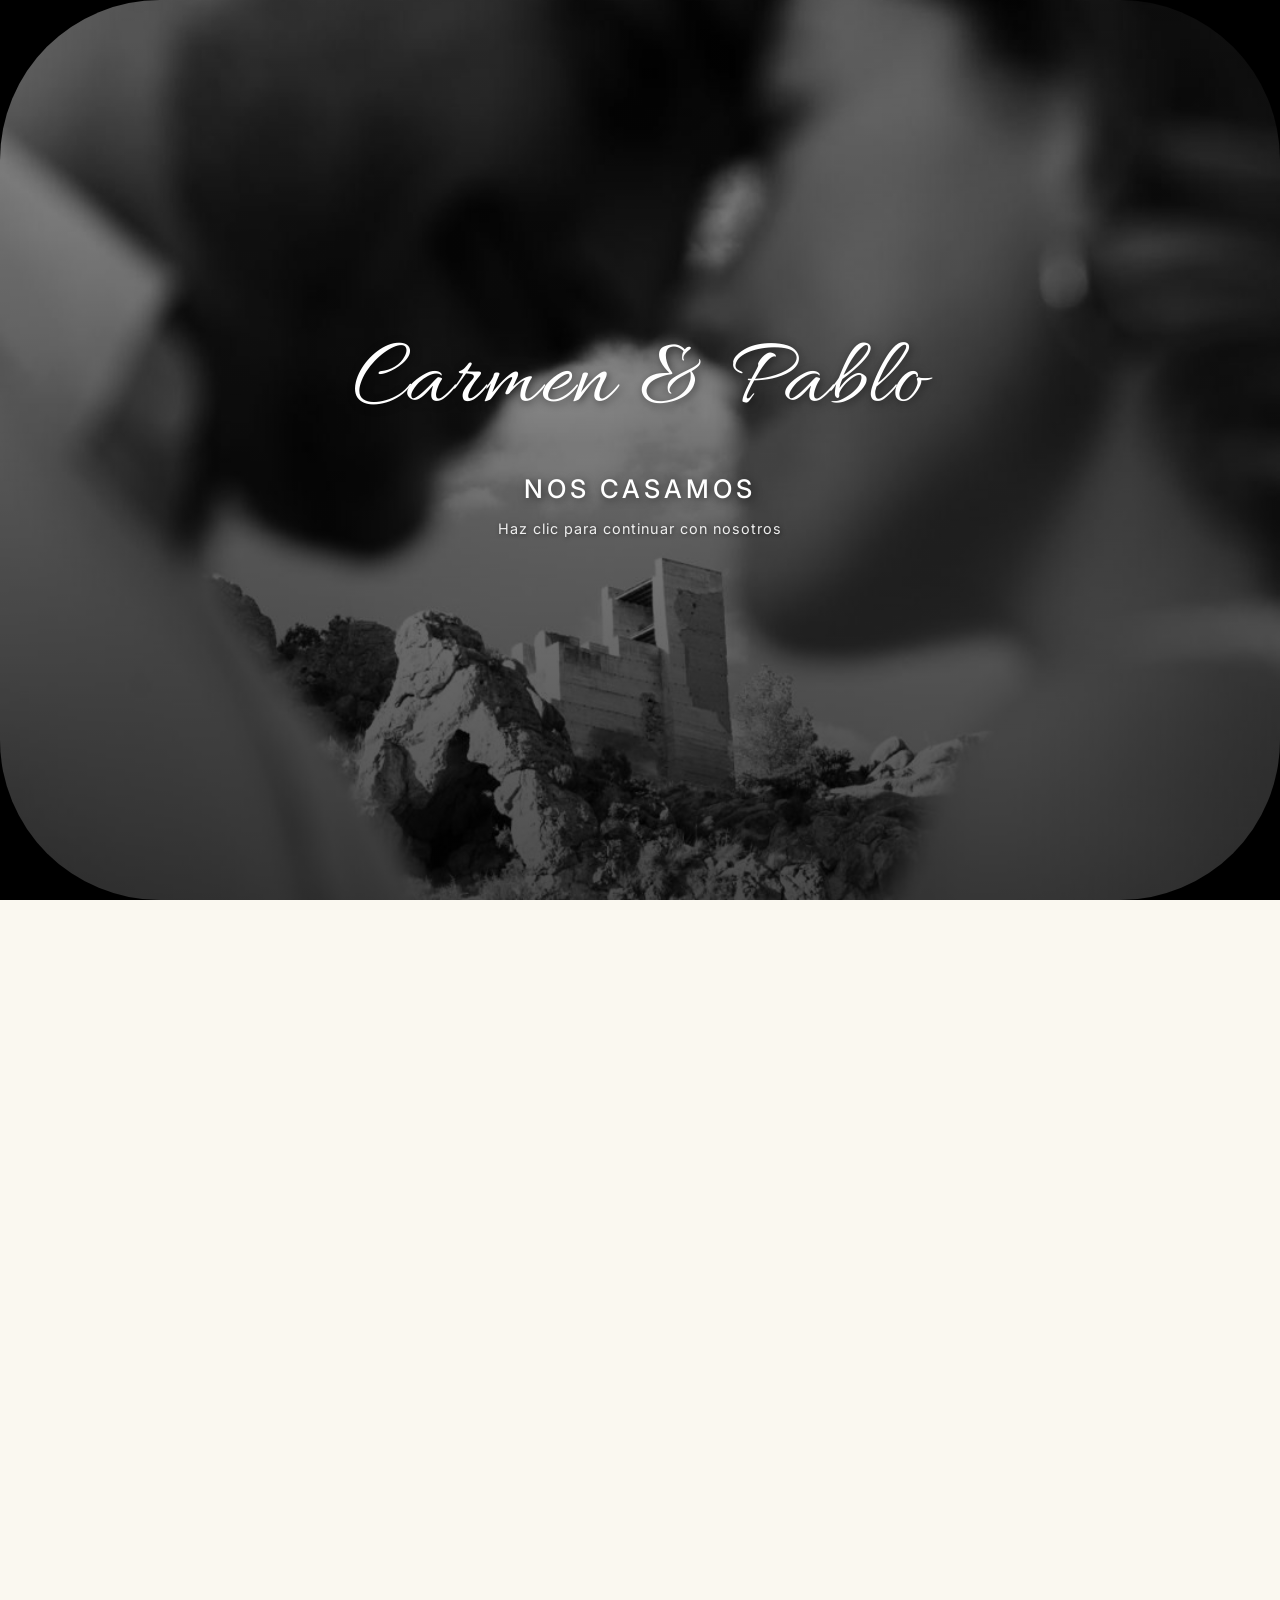
==== commit 3c0293e1: "cambios visuales carmen" ====
--- a/index.html
+++ b/index.html
@@ -19,7 +19,6 @@
             </div>
             <div class="presentation-message">
                 <h2>Carmen & Pablo</h2>
-                <div class="presentation-decoration"></div>
                 <p>Nos casamos</p>
                 <div class="click-hint">
                     <span class="click-text">Haz clic para continuar con nosotros</span>
--- a/css/style.css
+++ b/css/style.css
@@ -99,14 +99,6 @@
     letter-spacing: 2px;
 }
 
-.presentation-decoration {
-    width: 100px;
-    height: 3px;
-    background: linear-gradient(90deg, transparent, #4ade80, #86efac, transparent);
-    margin: 20px auto;
-    border-radius: 3px;
-}
-
 .presentation-message p {
     font-size: 1.4em;
     letter-spacing: 4px;
@@ -116,7 +108,7 @@
 }
 
 .click-hint {
-    position: absolute;
+    position: relative;
     bottom: 40px;
     left: 50%;
     transform: translateX(-50%);
@@ -176,11 +168,6 @@
         font-size: 3.5em;
     }
     
-    .presentation-decoration {
-        width: 70px;
-        margin: 15px auto;
-    }
-    
     .presentation-message p {
         font-size: 1.1em;
         letter-spacing: 3px;
@@ -205,11 +192,6 @@
         font-size: 2.5em;
     }
     
-    .presentation-decoration {
-        width: 50px;
-        margin: 10px auto;
-    }
-    
     .presentation-message p {
         font-size: 0.9em;
         letter-spacing: 2px;
